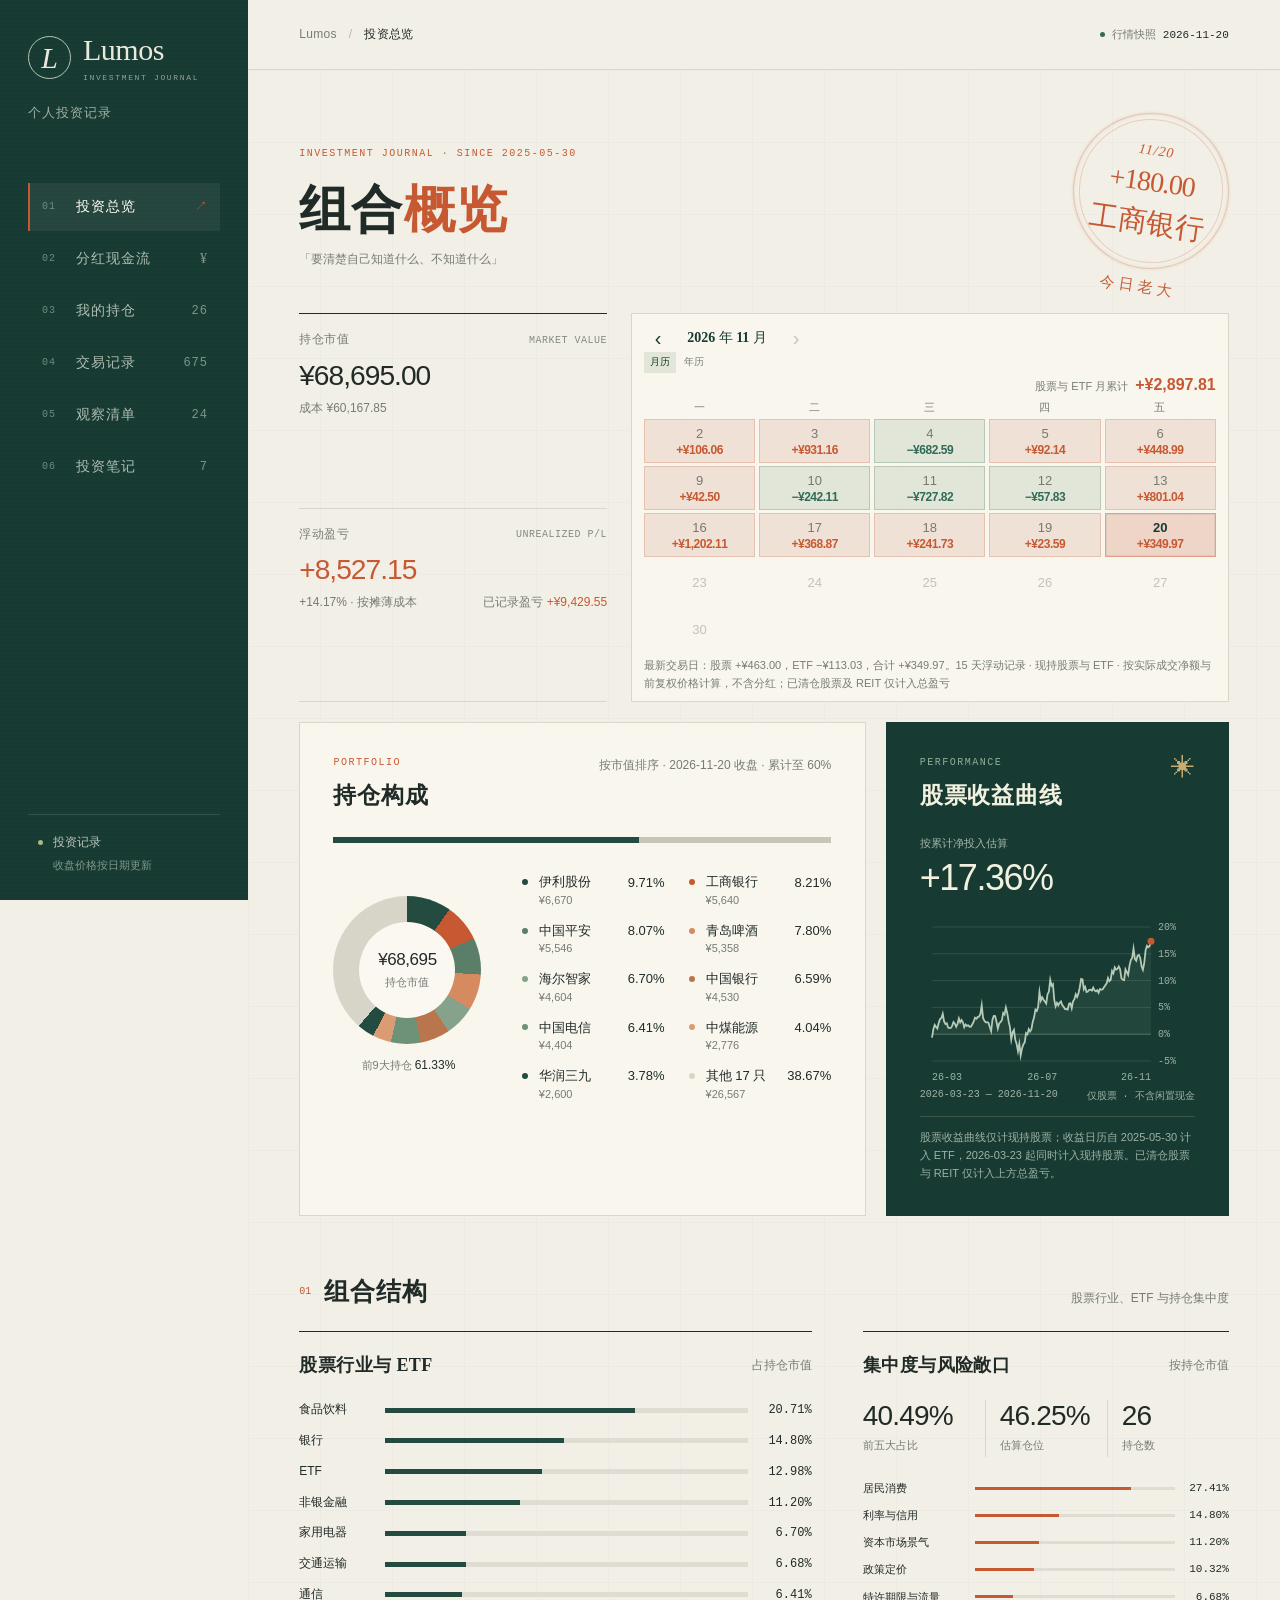
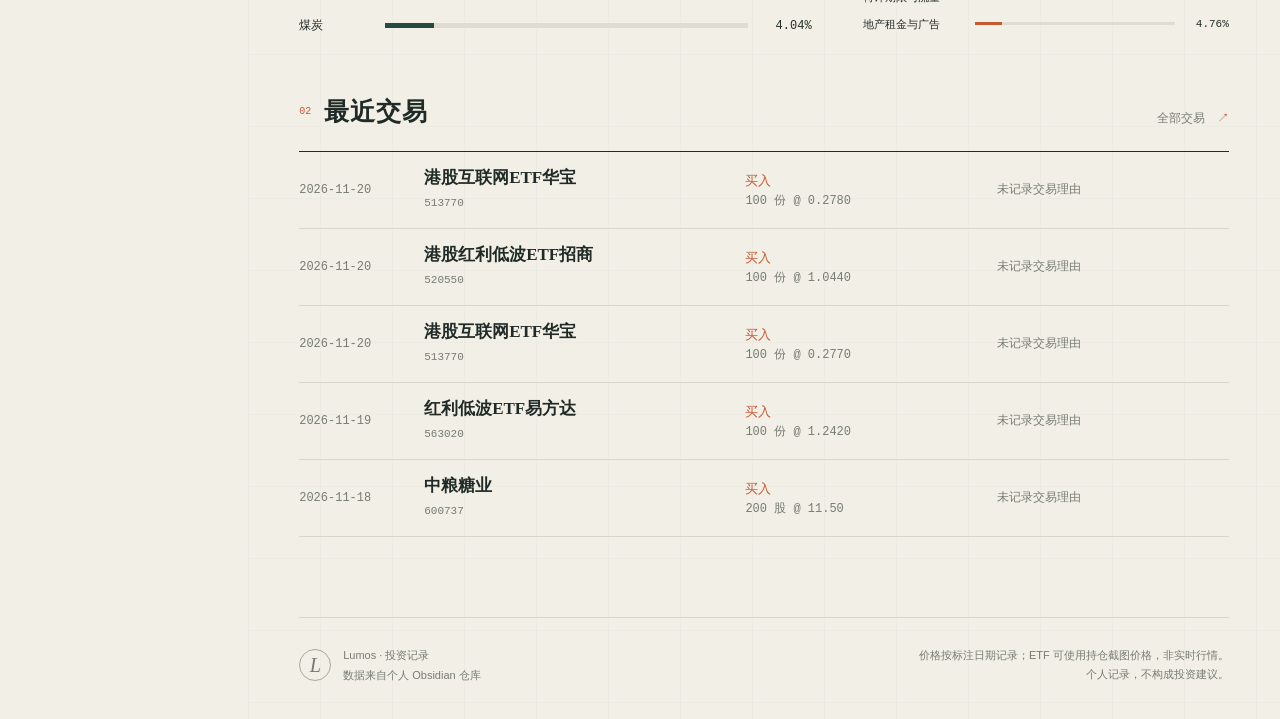
==== index.html @ e3f98bf0 "Update November 20 trades and per-holding daily profit" ====
<!doctype html>
<html lang="zh-CN">
<head>
  <meta charset="utf-8">
  <meta name="viewport" content="width=device-width, initial-scale=1">
  <meta name="theme-color" content="#173a32">
  <link rel="icon" type="image/svg+xml" sizes="any" href="favicon.svg?v=a536a0ef473d">
  <title>Lumos · 投资记录</title>
  <meta name="description" content="Lumos 投资记录：组合、持仓、交易、分红现金流、自选与笔记。">
  <link rel="stylesheet" href="styles.css?v=a20a6aa3e670">
</head>
<body>
  <a class="skip-link" href="#main-content">跳到主要内容</a>

  <aside class="sidebar" id="sidebar" aria-label="主导航">
    <div class="brand-block">
      <a class="brand" href="#overview" aria-label="Lumos 总览">
        <span class="brand-symbol" aria-hidden="true">L</span>
        <span>Lumos<small>INVESTMENT JOURNAL</small></span>
      </a>
      <p>个人投资记录</p>
    </div>

    <nav class="nav-list">
      <a href="#overview" data-route="overview"><span class="nav-index">01</span>投资总览<span class="nav-arrow">↗</span></a>
      <a href="#cashflow" data-route="cashflow"><span class="nav-index">02</span>分红现金流<span class="nav-coin" aria-hidden="true">¥</span></a>
      <a href="#holdings" data-route="holdings"><span class="nav-index">03</span>我的持仓<span class="nav-count" id="nav-holding-count"></span></a>
      <a href="#trades" data-route="trades"><span class="nav-index">04</span>交易记录<span class="nav-count" id="nav-trade-count"></span></a>
      <a href="#watchlist" data-route="watchlist"><span class="nav-index">05</span>观察清单<span class="nav-count" id="nav-watchlist-count"></span></a>
      <a href="#notes" data-route="notes"><span class="nav-index">06</span>投资笔记<span class="nav-count" id="nav-note-count"></span></a>
    </nav>

    <div class="sidebar-foot">
      <span class="status-dot" aria-hidden="true"></span>
      <div>投资记录<small>收盘价格按日期更新</small></div>
    </div>
  </aside>
  <button class="sidebar-backdrop" id="sidebar-backdrop" aria-label="关闭导航" tabindex="-1"></button>

  <div class="workspace">
    <header class="topbar">
      <button class="menu-button" id="menu-button" aria-label="打开导航" aria-controls="sidebar" aria-expanded="false">
        <span></span><span></span>
      </button>
      <div class="breadcrumb"><span>Lumos</span><i>/</i><strong id="current-section">投资总览</strong></div>
      <div class="snapshot"><span class="snapshot-dot"></span>行情快照 <time id="data-date"></time><span id="ledger-date" hidden></span></div>
    </header>

    <main id="main-content" tabindex="-1">
      <noscript><p class="notice">请开启 JavaScript，以查看投资数据。</p></noscript>

      <section class="view" id="view-overview" data-view="overview" aria-labelledby="overview-title">
        <div class="hero">
          <div>
            <p class="eyebrow hero-eyebrow">INVESTMENT JOURNAL · SINCE <span id="first-trade-date"></span></p>
            <h1 id="overview-title">组合<span>概览</span></h1>
            <button class="hero-copy hero-quote" id="hero-quote" type="button" aria-label="切换投资语录" title="点击切换语录"><span id="hero-quote-text">「好公司不一定是好投资，买入价格同样重要」</span><span id="hero-quote-author">—— 霍华德·马克斯（意译）</span></button>
          </div>
          <div class="hero-stamp" id="daily-champion" aria-live="polite">
            <time id="daily-champion-date"></time><small id="daily-champion-pnl">等待行情</small><strong id="daily-champion-name">—</strong><span>今日老大</span>
          </div>
        </div>

        <div class="overview-summary-grid">
          <div class="metric-grid" id="overview-metrics"></div>

          <article class="paper-panel pnl-calendar-panel" aria-label="盈亏日历">
            <div class="pnl-calendar-heading">
              <div class="pnl-calendar-nav" role="group" aria-label="切换月份">
                <button type="button" id="pnl-calendar-prev" aria-label="上个月" aria-controls="pnl-calendar">‹</button>
                <span id="pnl-calendar-month" aria-live="polite" aria-atomic="true"></span>
                <button type="button" id="pnl-calendar-next" aria-label="下个月" aria-controls="pnl-calendar">›</button>
              </div>
              <div class="pnl-calendar-modes" role="group" aria-label="日历视图">
                <button type="button" id="pnl-calendar-month-mode" aria-pressed="true">月历</button>
                <button type="button" id="pnl-calendar-year-mode" aria-pressed="false">年历</button>
              </div>
              <div class="pnl-calendar-total" aria-live="polite" aria-atomic="true"><span id="pnl-calendar-total-label">已记录合计</span><strong id="pnl-calendar-total"></strong></div>
            </div>
    <div id="pnl-calendar" class="pnl-calendar"></div>
            <p class="pnl-calendar-foot" id="pnl-calendar-foot"></p>
          </article>
        </div>

        <div class="dashboard-grid">
          <article class="paper-panel allocation-panel">
            <div class="panel-heading">
              <div><p class="eyebrow">PORTFOLIO</p><h2>持仓构成</h2></div>
              <span class="panel-note" id="allocation-note"></span>
            </div>
            <div class="capital-bar" id="capital-bar"></div>
            <div class="allocation-body">
              <div class="donut-block">
                <div class="donut" id="holding-donut" role="img">
                  <div><strong id="donut-total"></strong><span>持仓市值</span></div>
                </div>
                <p><span id="featured-share-label"></span> <strong id="featured-share"></strong></p>
              </div>
              <ol class="allocation-legend" id="allocation-legend"></ol>
            </div>
          </article>

          <article class="paper-panel return-panel">
            <div class="panel-heading">
              <div><p class="eyebrow">PERFORMANCE</p><h2>股票收益曲线</h2></div>
              <span class="small-sun" aria-hidden="true">✳</span>
            </div>
            <div class="return-summary"><div><span>按累计净投入估算</span><strong id="return-total"></strong></div></div>
            <div class="return-chart-wrap"><canvas id="return-chart" role="img" aria-label="今年按累计净投入估算的股票收益率曲线"></canvas></div>
            <div class="return-chart-foot"><span id="return-range"></span><span>仅股票 · 不含闲置现金</span></div>
            <p class="method-note">股票收益曲线仅计现持股票；收益日历自 2025-05-30 计入 ETF，2026-03-23 起同时计入现持股票。已清仓股票与 REIT 仅计入上方总盈亏。</p>
          </article>
        </div>

        <section class="content-section" aria-labelledby="industry-title">
          <div class="section-heading">
            <div><span class="section-number">01</span><h2 id="industry-title">组合结构</h2></div>
            <p>股票行业、ETF 与持仓集中度</p>
          </div>
          <div class="two-column-section">
            <article class="plain-panel">
              <div class="subheading"><h3>股票行业与 ETF</h3><span>占持仓市值</span></div>
              <div class="industry-list" id="industry-list"></div>
            </article>
            <article class="plain-panel concentration-panel">
              <div class="subheading"><h3>集中度与风险敞口</h3><span>按持仓市值</span></div>
              <div class="coordinates" id="portfolio-coordinates"></div>
                <div class="risk-exposure-scroll" tabindex="0" role="region" aria-label="股票风险敞口及 ETF 类别，可上下滚动查看全部项目">
                <div class="risk-exposure-list" id="risk-exposure-list"></div>
              </div>
            </article>
          </div>
        </section>

        <section class="content-section" aria-labelledby="recent-title">
          <div class="section-heading">
            <div><span class="section-number">02</span><h2 id="recent-title">最近交易</h2></div>
            <a class="text-link" href="#trades">全部交易 <span>↗</span></a>
          </div>
          <div class="recent-ledger" id="recent-trades"></div>
        </section>
      </section>

      <section class="view" id="view-holdings" data-view="holdings" aria-labelledby="holdings-title" hidden>
        <div class="page-heading">
          <div><p class="eyebrow">HOLDINGS</p><h1 id="holdings-title">当前持仓</h1></div>
          <p>按名称、代码或行业查找。<br>2023—2025 年股息率按当前持仓成本计算；点击查看明细。</p>
        </div>
        <div class="holding-daily-pnl" id="holding-daily-pnl" aria-label="最新交易日盈亏"></div>
        <div class="toolbar">
          <label class="search-box"><span aria-hidden="true">⌕</span><input id="holding-search" type="search" placeholder="搜索名称或代码" aria-label="搜索持仓"></label>
          <label class="select-box"><span>行业</span><select id="industry-filter" aria-label="按行业筛选"><option value="all">全部行业</option></select></label>
          <label class="select-box"><span>排序</span><select id="holding-sort" aria-label="持仓排序"><option value="market">按持仓金额</option><option value="pnlPct">按盈亏比例</option><option value="shares">按持仓数量</option></select></label>
        </div>
        <div class="result-line"><span id="holding-result-count"></span><span>单位：人民币</span></div>
        <div class="holdings-table-wrap">
          <div class="holdings-list" id="holdings-list"></div>
        </div>
      </section>

      <section class="view" id="view-trades" data-view="trades" aria-labelledby="trades-title" hidden>
        <div class="page-heading">
          <div><p class="eyebrow">DECISION LEDGER</p><h1 id="trades-title">交易记录</h1></div>
          <p>共 <span id="trade-total-heading"></span> 笔成交，按日期倒序排列。<br>金额为成交额，费用单独列示。</p>
        </div>
        <div class="toolbar trade-toolbar">
          <div class="segmented-control" id="trade-filters" aria-label="交易方向筛选">
            <button class="active" data-side="全部" aria-pressed="true">全部</button>
            <button data-side="买入" aria-pressed="false">买入</button>
            <button data-side="卖出" aria-pressed="false">卖出</button>
          </div>
          <label class="search-box"><span aria-hidden="true">⌕</span><input id="trade-search" type="search" placeholder="搜索名称、代码或原因" aria-label="搜索交易"></label>
        </div>
        <div class="result-line"><span id="trade-result-count"></span><span>金额为成交额，费用另列</span></div>
        <div class="trade-ledger">
          <div class="trade-table-head" aria-hidden="true"><span>日期</span><span>公司</span><span>方向</span><span>股数</span><span>成交价</span><span>金额 / 费用</span><span>交易原因</span></div>
          <div id="trades-list"></div>
        </div>
      </section>

      <section class="view" id="view-cashflow" data-view="cashflow" aria-labelledby="cashflow-title" hidden>
        <div class="page-heading">
          <div><p class="eyebrow">DIVIDENDS & CASH FLOW</p><h1 id="cashflow-title">分红现金流</h1></div>
          <p>分红到账、补扣红利税与已公布方案。<br>税前参考、实际入账和待到账分开计算。</p>
        </div>

        <div class="cashflow-summary" aria-label="分红概览">
          <article class="cashflow-figure cashflow-figure-primary">
            <span>当前持仓预计年分红 · 税前</span><strong id="cashflow-annual-total"></strong>
            <div class="cashflow-figure-foot"><small id="cashflow-annual-yield"></small><small id="cashflow-annual-basis"></small></div>
          </article>
          <article class="cashflow-figure"><span>当前持仓累计到账</span><strong id="cashflow-received-gross"></strong><small>毛额</small></article>
          <article class="cashflow-figure"><span>已确认红利税</span><strong id="cashflow-tax-total"></strong><small>按实际扣款记录</small></article>
          <article class="cashflow-figure"><span>当前持仓净实收</span><strong id="cashflow-net-total"></strong><small>到账毛额 − 已确认税款</small></article>
        </div>
        <p class="cashflow-method" id="cashflow-method"></p>

        <section class="cashflow-section" aria-labelledby="cashflow-announced-title">
          <div class="section-heading"><div><span class="section-number">01</span><h2 id="cashflow-announced-title">已公布 · 待到账</h2></div><p id="cashflow-announced-caption"></p></div>
          <div class="cashflow-announced-grid" id="cashflow-announced-list"></div>
        </section>

        <section class="cashflow-section" aria-labelledby="cashflow-annual-title">
          <div class="section-heading"><div><span class="section-number">02</span><h2 id="cashflow-annual-title">年分红参考构成</h2></div><p>按当前股数／份额计算</p></div>
          <div class="cashflow-annual-groups" id="cashflow-annual-list"></div>
        </section>

        <section class="cashflow-section" aria-labelledby="cashflow-received-title">
          <div class="section-heading"><div><span class="section-number">03</span><h2 id="cashflow-received-title">到账与扣税</h2></div><p id="cashflow-received-caption"></p></div>
          <div class="cashflow-ledger-head" aria-hidden="true"><span>到账日期</span><span>标的 / 批次</span><span>分红毛额</span><span>红利税</span><span>净实收</span></div>
          <div id="cashflow-received-list"></div>
        </section>

        <section class="cashflow-section" aria-labelledby="cashflow-closed-title">
          <div class="section-heading"><div><span class="section-number">04</span><h2 id="cashflow-closed-title">已清仓期间的分红</h2></div><p>与当前持仓净实收分列</p></div>
          <p class="cashflow-closed-note" id="cashflow-closed-note"></p>
          <div class="cashflow-ledger-head" aria-hidden="true"><span>到账日期</span><span>标的 / 批次</span><span>分红毛额</span><span>红利税</span><span>净额</span></div>
          <div id="cashflow-closed-list"></div>
        </section>
      </section>

      <section class="view" id="view-watchlist" data-view="watchlist" aria-labelledby="watchlist-title" hidden>
        <div class="page-heading">
          <div><p class="eyebrow">WAIT & WATCH</p><h1 id="watchlist-title">观察清单</h1></div>
          <p>关注标的的收盘价、纳入原因与买入资格。<br>2023—2025 年股息率按所示价格计算；列入清单不代表计划买入。</p>
        </div>
        <div class="watchlist-grid" id="watchlist-grid"></div>
      </section>

      <section class="view" id="view-notes" data-view="notes" aria-labelledby="notes-title" hidden>
        <div class="page-heading">
          <div><p class="eyebrow">FIELD NOTES</p><h1 id="notes-title">投资笔记</h1></div>
          <p>公司研究、组合复盘与投资规则。</p>
        </div>
        <div id="notes-list"></div>
        <article class="note-reader" id="note-reader" hidden></article>
      </section>

      <footer class="site-footer">
        <div><span class="footer-mark">L</span><p>Lumos · 投资记录<small>数据来自个人 Obsidian 仓库</small></p></div>
        <p>价格按标注日期记录；ETF 可使用持仓截图价格，非实时行情。<br>个人记录，不构成投资建议。</p>
      </footer>
    </main>
  </div>

  <dialog class="holding-dialog" id="holding-dialog" aria-labelledby="dialog-title">
    <button class="dialog-close" id="dialog-close" aria-label="关闭持仓详情">×</button>
    <div id="dialog-content"></div>
  </dialog>

  <script src="data.js?v=507edd136ed5"></script>
  <script src="performance-data.js?v=d08379b6ffd6"></script>
  <script src="notes-data.js?v=65dea4dec8e7"></script>
  <script src="app.js?v=c1ebc9cd7da8"></script>
</body>
</html>
---- styles.css ----
:root {
  --forest: #173a32;
  --forest-light: #244b40;
  --paper: #f2efe6;
  --paper-light: #faf8f1;
  --ink: #202b27;
  --muted: #767c73;
  --line: #d9d7cb;
  --orange: #c75932;
  --orange-soft: #e9d7c8;
  --green: #316b57;
  --serif: "Songti SC", "STSong", "Noto Serif CJK SC", serif;
  --sans: "Avenir Next", "PingFang SC", "Hiragino Sans GB", sans-serif;
  --mono: "SFMono-Regular", "Menlo", monospace;
  --numeric: "Avenir Next", "Helvetica Neue", "PingFang SC", sans-serif;
}

* { box-sizing: border-box; }
html { scroll-behavior: smooth; }
body {
  margin: 0;
  color: var(--ink);
  background: var(--paper);
  font-family: var(--sans);
  font-size: 15px;
  line-height: 1.65;
  -webkit-font-smoothing: antialiased;
  font-synthesis: none;
}
strong, h1, h2, h3 { font-synthesis: weight; }
.metric-value, .coordinate strong, .cell-value, .number, time, code {
  font-variant-numeric: tabular-nums lining-nums;
}
button, input, select { font: inherit; }
button, a, input, select { -webkit-tap-highlight-color: transparent; }
a { color: inherit; }
button { color: inherit; }
[hidden] { display: none !important; }
::selection { color: var(--paper-light); background: var(--forest-light); }
:focus-visible { outline: 2px solid var(--orange); outline-offset: 4px; }

.skip-link {
  position: fixed;
  top: 12px;
  left: 12px;
  z-index: 100;
  padding: 8px 14px;
  color: white;
  background: var(--orange);
  transform: translateY(-150%);
}
.skip-link:focus { transform: translateY(0); }

.sidebar {
  position: fixed;
  inset: 0 auto 0 0;
  z-index: 30;
  display: flex;
  flex-direction: column;
  width: 248px;
  padding: 34px 28px 26px;
  color: #e9e9dc;
  background-color: var(--forest);
  background-image: repeating-linear-gradient(0deg, transparent, transparent 3px, rgba(255,255,255,.012) 3px, rgba(255,255,255,.012) 4px);
}
.brand { display: flex; align-items: center; gap: 12px; text-decoration: none; }
.brand-symbol {
  display: grid;
  width: 43px;
  height: 43px;
  place-items: center;
  border: 1px solid #b8c6b7;
  border-radius: 50%;
  font: italic 30px/1 Georgia, serif;
}
.brand > span:last-child { font: 30px/1.05 Georgia, serif; letter-spacing: -.5px; }
.brand small { display: block; margin-top: 8px; font: 8px/1 var(--mono); letter-spacing: 1.65px; opacity: .6; }
.brand-block > p { margin: 20px 0 0; color: #9fafa3; font-size: 13px; letter-spacing: 1px; }

.nav-list { display: grid; gap: 4px; margin-top: 60px; }
.nav-list a {
  display: flex;
  align-items: center;
  min-height: 48px;
  padding: 0 12px;
  color: #aebdb2;
  border-left: 2px solid transparent;
  text-decoration: none;
  font-size: 14px;
  letter-spacing: 1px;
  transition: color .2s, background .2s, border-color .2s;
}
.nav-list a:hover { color: #fffdf1; background: rgba(255,255,255,.035); }
.nav-list a[aria-current="page"] { color: #fffdf1; border-left-color: var(--orange); background: rgba(255,255,255,.06); }
.nav-index { width: 34px; color: #6f8b7c; font: 10px var(--mono); }
.nav-arrow, .nav-count { margin-left: auto; color: #81968a; font: 12px var(--mono); }
.nav-list a[aria-current="page"] .nav-arrow { color: var(--orange); }
.nav-coin {
  margin-left: auto;
  color: #81968a;
  font: 14px/1 Georgia, serif;
}
.nav-list a[aria-current="page"] .nav-coin { color: var(--orange); }

.sidebar-foot { margin-top: auto; }
.eyebrow { margin: 0 0 9px; color: var(--orange); font: 10px/1.4 var(--mono); letter-spacing: 1.5px; }
.sidebar-foot { display: flex; align-items: flex-start; gap: 10px; padding: 18px 10px 0; border-top: 1px solid rgba(220,230,215,.14); color: #bac6bb; font-size: 12px; }
.sidebar-foot small { display: block; margin-top: 3px; color: #7f998a; font-size: 11px; }
.status-dot, .snapshot-dot { flex: 0 0 auto; width: 5px; height: 5px; margin-top: 7px; border-radius: 50%; background: #a6ba83; }
.sidebar-backdrop { display: none; }

.workspace { min-height: 100vh; margin-left: 248px; }
.topbar {
  display: flex;
  align-items: center;
  justify-content: space-between;
  height: 70px;
  padding: 0 clamp(28px, 4vw, 64px);
  border-bottom: 1px solid var(--line);
  background: rgba(242,239,230,.92);
}
.breadcrumb { display: flex; align-items: center; gap: 12px; font-size: 12px; letter-spacing: .3px; }
.breadcrumb span { color: var(--muted); }
.breadcrumb i { color: #b6b8ad; font-style: normal; }
.breadcrumb strong { font-weight: 500; }
.snapshot { display: flex; align-items: center; gap: 7px; color: var(--muted); font: 11px var(--mono); }
.snapshot-dot { margin: 0; background: var(--green); }
.snapshot time { color: var(--ink); }
.menu-button { display: none; }

main {
  min-height: calc(100vh - 70px);
  padding: 0 clamp(28px, 4vw, 64px);
  overflow: hidden;
  background-image:
    linear-gradient(rgba(23,58,50,.025) 1px, transparent 1px),
    linear-gradient(90deg, rgba(23,58,50,.025) 1px, transparent 1px);
  background-size: 72px 72px;
}
.view { max-width: 1320px; margin: 0 auto; padding-top: clamp(44px, 6vw, 82px); animation: enter .5s ease both; }
@keyframes enter { from { opacity: 0; transform: translateY(10px); } to { opacity: 1; transform: none; } }

.hero { display: flex; align-items: center; justify-content: space-between; gap: 24px; margin-bottom: 44px; }
.hero-eyebrow { margin-bottom: 18px; }
.hero h1, .page-heading h1 {
  margin: 0;
  font: 600 clamp(42px, 4vw, 58px)/1.22 var(--serif);
  letter-spacing: .025em;
}
.hero h1 span { position: relative; color: var(--orange); }
.hero-copy { margin: 18px 0 0; color: var(--muted); font-size: 14px; line-height: 1.8; }
.hero-quote { display: block; min-height: 20px; margin-top: 8px; padding: 0; border: 0; background: transparent; text-align: left; cursor: pointer; font-size: 12px; line-height: 1.6; transition: opacity .25s ease; }
.hero-quote.is-changing { opacity: 0; }
#hero-quote-author { margin-left: 6px; color: var(--muted); font-size: 11px; }
.hero-stamp {
  position: relative;
  align-self: flex-start;
  display: flex;
  flex: 0 0 156px;
  flex-direction: column;
  align-items: center;
  justify-content: center;
  width: 156px;
  height: 156px;
  color: var(--orange);
  border: 1px solid rgba(199, 89, 50, .28);
  border-radius: 50%;
  outline: 1px solid rgba(199, 89, 50, .22);
  outline-offset: -7px;
  box-shadow: 0 0 3px rgba(199, 89, 50, .18), inset 0 0 3px rgba(199, 89, 50, .12);
  transform: rotate(8deg);
  margin-top: -34px;
}
.hero-stamp span { position: absolute; bottom: -29px; left: 50%; transform: translateX(-50%); font: 15px "Kaiti SC", "STKaiti", "KaiTi", serif; letter-spacing: 4px; white-space: nowrap; }
.hero-stamp time { margin-bottom: 5px; font: italic 14px/1.2 "Bradley Hand", "Snell Roundhand", cursive; letter-spacing: 1px; }
.hero-stamp strong { z-index: 1; width: max-content; max-width: none; margin: 4px -18px 0; font: 500 29px/1.2 "Kaiti SC", "STKaiti", "KaiTi", serif; text-align: center; white-space: nowrap; }
.hero-stamp small { z-index: 1; width: max-content; max-width: none; margin: 0 -18px; text-align: center; font: 28px/1.3 "Bradley Hand", "Snell Roundhand", "Kaiti SC", cursive; letter-spacing: -1px; white-space: nowrap; }
.hero-stamp.negative { color: var(--green); border-color: rgba(49, 107, 87, .28); outline-color: rgba(49, 107, 87, .22); box-shadow: 0 0 3px rgba(49, 107, 87, .18), inset 0 0 3px rgba(49, 107, 87, .12); }
.metric-champion { display: none; }

.overview-summary-grid { display: grid; grid-template-columns: minmax(270px, .85fr) minmax(0, 1.65fr); gap: 24px; margin-bottom: 20px; }
.metric-grid { display: grid; grid-template-columns: 1fr; grid-template-rows: repeat(2, minmax(0, 1fr)); margin: 0; border-top: 1px solid var(--ink); border-bottom: 1px solid var(--line); }
.metric { position: relative; display: flex; flex-direction: column; justify-content: flex-start; min-width: 0; padding: 16px 0; }
.metric + .metric { border-top: 1px solid var(--line); }
.metric-label { display: flex; align-items: center; justify-content: space-between; color: var(--muted); font-size: 12px; letter-spacing: .5px; }
.metric-label span { color: #858b80; font: 10px var(--mono); }
.metric-value { margin-top: 7px; font: 500 clamp(25px, 2.2vw, 31px)/1.35 var(--numeric); letter-spacing: -.035em; }
.metric-value small { margin-left: 3px; font-size: 13px; letter-spacing: 0; }
.metric-foot { margin-top: 4px; color: var(--muted); font-size: 12px; }
.metric-foot-row { display: flex; align-items: baseline; justify-content: space-between; gap: 8px; margin-top: 4px; white-space: nowrap; }
.metric-foot-row .metric-foot { margin-top: 0; }
.metric-total { color: var(--muted); font-size: 12px; }
.metric-total strong { font-weight: 500; }
.positive { color: var(--orange) !important; }
.negative { color: var(--green) !important; }

.paper-panel.pnl-calendar-panel { min-width: 0; display: flex; flex-direction: column; padding: 10px 12px 8px; container-type: inline-size; }
.pnl-calendar-nav { display: flex; align-items: center; gap: 4px; color: var(--muted); font-size: 11px; white-space: nowrap; }
.pnl-calendar-nav > span { min-width: 102px; text-align: center; font: 600 14px/1 var(--serif); color: var(--forest); font-variant-numeric: tabular-nums; }
.pnl-calendar-nav button { display: grid; place-items: center; width: 28px; height: 28px; padding: 0; border: 1px solid transparent; background: transparent; color: var(--forest); font: 20px/1 var(--numeric); cursor: pointer; }
.pnl-calendar-nav button:hover:not(:disabled) { border-color: var(--line); background: #e8ecdf; }
.pnl-calendar-nav button:focus-visible { outline: 2px solid var(--forest); outline-offset: 1px; }
.pnl-calendar-nav button:disabled { opacity: .25; cursor: default; }
.pnl-calendar-total { text-align: right; white-space: nowrap; }
.pnl-calendar-total span { display: inline; color: var(--muted); font-size: 11px; }
.pnl-calendar-total strong { display: inline; margin-left: 7px; font: 600 16px/1 var(--numeric); font-variant-numeric: tabular-nums; }
.pnl-calendar-modes { display: flex; gap: 2px; }
.pnl-calendar-modes button { padding: 2px 6px; border: 0; background: transparent; color: var(--muted); font-size: 10px; cursor: pointer; }
.pnl-calendar-modes button[aria-pressed="true"] { color: var(--forest); background: #e2e6d9; }
.pnl-year-calendar { display: grid; grid-template-columns: repeat(3, minmax(0, 1fr)); gap: 7px; }
.pnl-year-month { display: flex; min-width: 0; min-height: 56px; flex-direction: column; align-items: flex-start; justify-content: center; gap: 5px; padding: 8px 10px; border: 1px solid var(--line); background: transparent; color: var(--muted); text-align: left; cursor: pointer; }
.pnl-year-month span { font-size: 11px; }
.pnl-year-month strong { font: 600 13px/1.2 var(--numeric); white-space: nowrap; }
.pnl-year-month.positive { border-color: rgba(199,89,50,.24); background: #f0e1d6; }
.pnl-year-month.negative { border-color: rgba(49,107,87,.24); background: #e2e6d9; }
.pnl-year-month:disabled { opacity: .4; cursor: default; }
.pnl-calendar { display: grid; grid-template-columns: repeat(5, minmax(0, 1fr)); grid-template-rows: 19px; grid-auto-rows: 44px; gap: 3px 4px; }
.pnl-calendar > div { display: flex; align-items: center; justify-content: center; min-width: 0; padding: 0; border: 0; background: transparent; }
.pnl-calendar > .calendar-weekday { color: var(--muted); font-size: 11px; letter-spacing: .08em; }
.pnl-calendar > [role="gridcell"]:has(span) { flex-direction: column; justify-content: center; gap: 4px; padding: 4px 2px; overflow: hidden; border: 1px solid rgba(46,74,47,.18); background: rgba(232,236,223,.82); }
.pnl-calendar > [role="gridcell"]:has(.positive) { border-color: rgba(199,89,50,.24); background: #f0e1d6; }
.pnl-calendar > [role="gridcell"]:has(.negative) { border-color: rgba(49,107,87,.24); background: #e2e6d9; }
.pnl-calendar time { color: #77796f; font: 500 13px/1 var(--numeric); font-variant-numeric: tabular-nums; }
.pnl-calendar span { font: 600 clamp(9px, 2.1cqi, 13px)/1 var(--numeric); font-variant-numeric: tabular-nums; letter-spacing: -.04em; white-space: nowrap; }
.pnl-calendar .calendar-empty { background: transparent; }
.pnl-calendar .calendar-future { opacity: .42; }
.pnl-calendar .calendar-future time { color: var(--muted); font-weight: 400; }
.pnl-calendar .calendar-latest { box-shadow: inset 0 0 0 1px rgba(46,74,47,.08); }
.pnl-calendar .calendar-latest:has(.positive) { border-color: rgba(199,89,50,.42); background: #eed5c8; }
.pnl-calendar .calendar-latest:has(.negative) { border-color: rgba(49,107,87,.42); background: #d9e1d4; }
.pnl-calendar .calendar-latest time { color: var(--forest); font-weight: 700; }
.pnl-calendar-foot { margin: 5px 0 0; color: var(--muted); font-size: 11px; }

.dashboard-grid { display: grid; grid-template-columns: minmax(0, 1.65fr) minmax(260px, 1fr); gap: 20px; }
.paper-panel { padding: clamp(22px, 2.6vw, 34px); border: 1px solid var(--line); background: rgba(250,248,241,.8); }
.panel-heading, .subheading { display: flex; align-items: flex-start; justify-content: space-between; gap: 12px; }
.panel-heading h2 { margin: 0; font: 600 23px/1.45 var(--serif); letter-spacing: .035em; }
.panel-note, .subheading span { color: var(--muted); font-size: 12px; }
.capital-bar { display: flex; height: 6px; margin: 25px 0 28px; overflow: hidden; background: #e0ded3; }
.capital-bar .invested { background: var(--forest-light); }
.capital-bar .cash { background: #c6c5b6; }
.allocation-body { display: grid; grid-template-columns: 150px 1fr; align-items: center; gap: clamp(22px, 3vw, 44px); }
.donut { display: grid; width: 148px; height: 148px; place-items: center; border-radius: 50%; }
.donut > div { display: flex; flex-direction: column; align-items: center; justify-content: center; width: 96px; height: 96px; border-radius: 50%; background: var(--paper-light); }
.donut strong { font: 500 17px var(--numeric); font-variant-numeric: tabular-nums; letter-spacing: -.025em; }
.donut span { margin-top: 3px; color: var(--muted); font-size: 11px; }
.donut-block { text-align: center; }
.donut-block > p { margin: 12px 0 0; color: var(--muted); font-size: 11px; }
.donut-block > p strong { color: var(--ink); font: 500 12px var(--numeric); font-variant-numeric: tabular-nums; }
.allocation-legend { display: grid; grid-template-columns: repeat(2, minmax(0, 1fr)); gap: 14px 24px; margin: 0; padding: 0; list-style: none; }
.allocation-legend li { display: grid; grid-template-columns: 8px 1fr auto; align-items: center; gap: 9px; font-size: 13px; }
.allocation-legend i { width: 6px; height: 6px; border-radius: 50%; }
.allocation-legend strong { font: 500 13px var(--numeric); font-variant-numeric: tabular-nums; }
.allocation-legend small { grid-column: 2 / -1; margin-top: -8px; color: var(--muted); font: 11px var(--numeric); font-variant-numeric: tabular-nums; }

.return-panel { position: relative; overflow: hidden; background: var(--forest); color: #f2f0df; border-color: var(--forest); }
.return-panel .eyebrow { color: #94ae9b; }
.return-panel .panel-note { color: #94ae9b; }
.small-sun { color: #c6ab71; font-size: 24px; line-height: 1; }
.return-summary { display: flex; align-items: flex-end; justify-content: space-between; gap: 20px; margin-top: 22px; }
.return-summary span { display: block; color: #a4b6a8; font-size: 11px; }
.return-summary strong { display: block; margin-top: 4px; color: #f2f0df; font: 400 36px var(--numeric); font-variant-numeric: tabular-nums; letter-spacing: -1.5px; }
.return-chart-wrap { width: 100%; margin-top: 10px; }
#return-chart { display: block; width: 100%; }
.return-chart-foot { display: flex; justify-content: space-between; gap: 10px; color: #9fb3a5; font: 10px var(--mono); }
.method-note { margin: 13px 0 0; padding-top: 11px; border-top: 1px solid #3c584b; color: #9fb3a5; font-size: 11px; }

.content-section { margin-top: 58px; }
.section-heading { display: flex; align-items: flex-end; justify-content: space-between; gap: 18px; margin-bottom: 22px; }
.section-heading > div { display: flex; align-items: center; gap: 13px; }
.section-number { color: var(--orange); font: 10px var(--mono); }
.section-heading h2 { margin: 0; font: 600 25px/1.4 var(--serif); letter-spacing: .04em; }
.section-heading > p { margin: 0; color: var(--muted); font-size: 12px; }
.text-link { color: var(--muted); font-size: 12px; text-decoration: none; }
.text-link:hover { color: var(--orange); }
.text-link span { margin-left: 8px; color: var(--orange); }
.two-column-section { display: grid; grid-template-columns: 1.4fr 1fr; align-items: start; gap: clamp(28px, 4vw, 64px); }
.plain-panel { padding-top: 20px; border-top: 1px solid var(--ink); }
.subheading { align-items: center; margin-bottom: 21px; }
.subheading h3 { margin: 0; font: 600 18px/1.5 var(--serif); letter-spacing: .025em; }
.industry-list { display: grid; gap: 11px; }
.industry-row { display: grid; grid-template-columns: 72px 1fr 50px; align-items: center; gap: 14px; font-size: 12px; }
.industry-track { height: 5px; background: #dfddd1; }
.industry-track span { display: block; height: 100%; background: var(--forest-light); transform-origin: left; animation: grow .7s ease both; }
@keyframes grow { from { transform: scaleX(0); } }
.industry-row strong { text-align: right; font: 12px var(--mono); }
.coordinates { display: grid; grid-template-columns: repeat(3, 1fr); }
.coordinate { padding-right: 10px; }
.coordinate + .coordinate { padding-left: 14px; border-left: 1px solid var(--line); }
.coordinate strong { display: block; font: 500 clamp(20px, 2.3vw, 28px) var(--numeric); letter-spacing: -.03em; }
.coordinate span { color: var(--muted); font-size: 11px; }
.concentration-panel blockquote { margin: 25px 0 3px; color: #73796f; font: 13px/1.9 var(--sans); }
.risk-exposure-list { display: grid; gap: 9px; margin-top: 22px; }
.risk-exposure-scroll { scrollbar-width: thin; scrollbar-color: #b8b9ad transparent; }
.risk-exposure-scroll:focus-visible { outline: 2px solid var(--orange); outline-offset: 5px; }
@media (min-width: 621px) {
  .concentration-panel { display: flex; height: 100%; max-height: var(--industry-panel-height, none); flex-direction: column; }
  .risk-exposure-scroll { min-height: 40px; margin-right: -9px; padding-right: 9px; overflow-y: auto; overscroll-behavior: contain; }
}
.risk-row { display: grid; grid-template-columns: 102px 1fr 44px; align-items: center; gap: 10px; font-size: 11px; }
.risk-row strong { text-align: right; font: 11px var(--mono); }
.risk-track { height: 3px; background: #dfddd1; }
.risk-track i { display: block; height: 100%; background: var(--orange); }
.recent-ledger { border-top: 1px solid var(--ink); }
.recent-item { display: grid; grid-template-columns: 105px 1.3fr 1fr 1fr; align-items: center; gap: 20px; min-height: 77px; padding: 14px 0; border-bottom: 1px solid var(--line); }
.recent-date { color: var(--muted); font: 12px var(--mono); }
.recent-company strong { display: block; font: 600 17px var(--serif); }
.recent-company small { color: var(--muted); font: 11px var(--mono); }
.recent-side { font-size: 13px; }
.recent-side small { display: block; color: var(--muted); font: 12px var(--mono); }
.recent-reason { color: var(--muted); font-size: 12px; }

.page-heading { display: flex; align-items: flex-end; justify-content: space-between; gap: 24px; margin-bottom: 36px; }
.page-heading h1 { font-size: clamp(36px, 4vw, 50px); }
.page-heading > p { margin: 0 0 5px; color: var(--muted); font-size: 13px; line-height: 1.8; }
.toolbar { display: flex; align-items: center; gap: 12px; padding: 15px 0; border-top: 1px solid var(--ink); border-bottom: 1px solid var(--line); }
.search-box { display: flex; align-items: center; gap: 8px; min-width: 210px; padding: 8px 12px; background: var(--paper-light); border: 1px solid var(--line); }
.search-box > span { color: var(--muted); font-size: 20px; line-height: 1; }
.search-box input { width: 100%; min-width: 0; padding: 0; color: var(--ink); background: transparent; border: 0; outline: none; font-size: 13px; }
.search-box:focus-within { border-color: var(--forest-light); }
.select-box { display: flex; align-items: center; gap: 7px; padding: 0 10px; background: var(--paper-light); border: 1px solid var(--line); }
.select-box > span { color: var(--muted); font-size: 12px; }
.select-box select { height: 37px; padding: 0 20px 0 0; color: var(--ink); background: transparent; border: 0; outline: none; font-size: 13px; }
.result-line { display: flex; justify-content: space-between; margin: 16px 0 12px; color: var(--muted); font-size: 11px; }
.holding-group + .holding-group { margin-top: 42px; }
.holding-daily-pnl { margin-bottom: 24px; padding: 20px; background: var(--paper-light); border: 1px solid var(--line); }
.holding-daily-heading { display: flex; flex-wrap: wrap; align-items: baseline; justify-content: space-between; gap: 8px; }
.holding-daily-heading h2 { margin: 0; font: 600 20px var(--serif); }
.holding-daily-heading time { color: var(--muted); font: 14px var(--mono); }
.holding-daily-values { display: grid; grid-template-columns: repeat(3, minmax(0, 1fr)); gap: 16px; margin: 20px 0 16px; }
.holding-daily-values span { display: block; margin-bottom: 8px; color: var(--muted); font-size: 14px; }
.holding-daily-values strong { font: 600 clamp(18px, 2.8vw, 30px) var(--numeric); overflow-wrap: anywhere; }
.holding-daily-pnl p { margin: 0; color: var(--muted); font-size: 13px; line-height: 1.7; }
@media (max-width: 420px) {
  .holding-daily-values { grid-template-columns: repeat(2, minmax(0, 1fr)); }
  .holding-daily-values > div:first-child { grid-column: 1 / -1; }
}
.holding-group-heading { display: flex; align-items: baseline; justify-content: space-between; gap: 16px; margin-bottom: 16px; padding-bottom: 12px; border-bottom: 1px solid var(--ink); }
.holding-group-heading h2 { margin: 0; font: 600 25px var(--serif); }
.holding-group-heading span { color: var(--muted); font: 12px var(--mono); }

.holdings-table-head, .holding-row { display: grid; grid-template-columns: minmax(170px, 1.45fr) .6fr 1fr .9fr 1fr 1fr 22px; align-items: center; gap: 16px; }
.holdings-table-head { padding: 0 18px 10px; color: var(--muted); font-size: 11px; }
.holding-row { width: 100%; min-height: 88px; padding: 17px 18px; text-align: left; background: rgba(250,248,241,.66); border: 0; border-top: 1px solid var(--line); cursor: pointer; animation: enter .4s ease both; animation-delay: calc(var(--i, 0) * 25ms); transition: background .2s, transform .2s; }
.holding-row:last-child { border-bottom: 1px solid var(--line); }
.holding-row:hover { position: relative; z-index: 1; background: var(--paper-light); transform: translateX(3px); }
.holding-name { display: flex; align-items: center; gap: 12px; }
.holding-monogram { display: grid; flex: 0 0 35px; width: 35px; height: 35px; place-items: center; color: var(--forest); background: #e2e4d7; font: 600 16px var(--serif); }
.holding-name strong { display: block; font: 600 18px var(--serif); }
.holding-name small { color: var(--muted); font: 11px var(--mono); }
.yield-history { display: flex; flex-wrap: wrap; gap: 8px 18px; margin: 12px 0; font: 13px var(--numeric); }
.yield-history > span { white-space: nowrap; }
.yield-history b { margin-right: 3px; color: var(--muted); font: 11px var(--mono); }
.yield-history small { display: block; margin-top: 3px; color: var(--muted); font-size: 11px; }
.yield-compact { gap: 3px 7px; margin: 6px 0 0; color: var(--forest); font-size: 11px; }
.yield-compact b { font-size: 10px; }
.yield-detail { padding: 0 0 20px; border-bottom: 1px solid var(--line); }
.yield-detail h3 { margin: 0 0 12px; }
.yield-detail p { color: var(--muted); font-size: 12px; line-height: 1.6; }
.yield-detail a { color: var(--orange); font-size: 12px; }
.cell-label { display: none; }
.cell-value { display: block; font: 500 14px var(--numeric); letter-spacing: -.01em; }
.cell-sub { display: block; margin-top: 3px; color: var(--muted); font-size: 11px; }
.holding-arrow { color: var(--orange); font-size: 16px; opacity: 0; transform: translate(-4px, 4px); transition: opacity .2s, transform .2s; }
.holding-row:hover .holding-arrow { opacity: 1; transform: none; }
.empty-state { padding: 70px 20px; text-align: center; color: var(--muted); border-top: 1px solid var(--line); border-bottom: 1px solid var(--line); }
.empty-state strong { display: block; margin-bottom: 8px; color: var(--ink); font: 22px var(--serif); }
.empty-state p { margin: 0; font-size: 13px; }

.trade-toolbar { justify-content: space-between; }
.segmented-control { display: flex; gap: 3px; }
.segmented-control button { padding: 7px 20px; color: var(--muted); background: transparent; border: 1px solid transparent; cursor: pointer; font-size: 13px; }
.segmented-control button:hover { color: var(--ink); }
.segmented-control button.active { color: var(--paper-light); background: var(--forest); }
.trade-table-head, .trade-row { display: grid; grid-template-columns: .9fr 1.2fr .5fr .5fr .7fr .9fr minmax(180px, 2fr); align-items: center; gap: 12px; }
.trade-table-head { padding: 0 16px 10px; color: var(--muted); font-size: 11px; }
.trade-row { min-height: 65px; padding: 12px 16px; border-top: 1px solid var(--line); background: rgba(250,248,241,.5); }
.trade-row:last-child { border-bottom: 1px solid var(--line); }
.trade-row time { color: var(--muted); font: 12px var(--mono); }
.trade-row .company { font: 600 17px var(--serif); }
.trade-row .company small { margin-left: 8px; color: var(--muted); font: 11px var(--mono); }
.trade-side { font-size: 12px; }
.trade-row .number { font: 13px var(--numeric); }
.trade-row .fee { color: var(--muted); font-size: 11px; }
.trade-reason { min-width: 0; color: var(--ink); font-size: 12px; line-height: 1.5; overflow-wrap: anywhere; }
.trade-reason.is-empty { color: var(--muted); }
.trade-reason-label { display: none; }

.cashflow-summary { display: grid; grid-template-columns: 1.35fr repeat(3, minmax(0, 1fr)); gap: 12px; }
.cashflow-figure { display: flex; min-width: 0; min-height: 140px; flex-direction: column; justify-content: space-between; padding: 19px 21px; border: 1px solid var(--line); background: rgba(250,248,241,.8); }
.cashflow-figure > span { color: var(--muted); font-size: 12px; }
.cashflow-figure > strong { font: 500 clamp(22px, 2.5vw, 32px)/1.2 var(--numeric); font-variant-numeric: tabular-nums; letter-spacing: -.035em; white-space: nowrap; }
.cashflow-figure > small { color: var(--muted); font-size: 11px; }
.cashflow-figure-primary { border-color: var(--forest); background: var(--forest); }
.cashflow-figure-primary > span { color: #a8bba9; }
.cashflow-figure-primary > strong { color: #f4eedb; font-size: clamp(27px, 3vw, 39px); }
.cashflow-figure-primary > small { color: #a8bba9; }
.cashflow-figure-foot { display: grid; gap: 2px; }
.cashflow-figure-foot > small { color: #a8bba9; font-size: 11px; }
.cashflow-figure-foot > small:first-child { color: #f4eedb; }
.cashflow-method, .cashflow-closed-note { margin: 14px 0 0; color: var(--muted); font-size: 12px; line-height: 1.8; }
.cashflow-section { margin-top: 53px; }
.cashflow-section .section-heading { border-bottom: 1px solid var(--ink); padding-bottom: 15px; }
.cashflow-announced-grid { display: grid; grid-template-columns: repeat(3, minmax(0, 1fr)); gap: 16px; }
.cashflow-announced-card { display: flex; min-width: 0; min-height: 238px; flex-direction: column; padding: 22px; border: 1px solid var(--line); background: rgba(250,248,241,.82); }
.cashflow-card-top { display: flex; align-items: flex-start; justify-content: space-between; gap: 12px; }
.cashflow-card-top h3 { margin: 2px 0 0; font: 600 21px var(--serif); }
.cashflow-card-top small { color: var(--muted); font: 10px var(--mono); }
.cashflow-card-top > strong { color: var(--orange); font: 500 24px var(--numeric); font-variant-numeric: tabular-nums; white-space: nowrap; }
.cashflow-card-formula { margin: 14px 0 0; color: var(--muted); font-size: 11px; }
.cashflow-card-stage { align-self: flex-start; margin: 12px 0 0; padding: 3px 8px; color: var(--forest); background: #e2e6d9; font-size: 11px; }
.cashflow-card-dates { display: flex; flex-wrap: wrap; gap: 3px 13px; margin-top: auto; padding-top: 16px; color: var(--muted); font-size: 11px; }
.cashflow-announced-card > a { align-self: flex-start; margin-top: 10px; color: var(--forest-light); font-size: 11px; text-decoration-color: var(--line); text-underline-offset: 3px; }
.cashflow-annual-groups { display: grid; gap: 24px; }
.cashflow-annual-group-head { display: flex; align-items: baseline; justify-content: space-between; gap: 16px; border-bottom: 1px solid var(--line); padding-bottom: 7px; }
.cashflow-annual-group-head h3 { margin: 0; font: 600 17px var(--serif); }
.cashflow-annual-group-head span { color: var(--muted); font: 11px var(--mono); text-align: right; }
.cashflow-annual-list { display: grid; grid-template-columns: repeat(2, minmax(0, 1fr)); gap: 0 36px; }
.cashflow-annual-row { display: grid; grid-template-columns: minmax(135px, 1.1fr) minmax(50px, 1fr) auto; align-items: center; gap: 14px; min-width: 0; padding: 12px 0; border-bottom: 1px solid var(--line); }
.cashflow-annual-name strong { display: block; font: 600 16px var(--serif); }
.cashflow-annual-name small { display: block; margin-top: 2px; color: var(--muted); font: 10px var(--mono); }
.cashflow-annual-track { height: 4px; background: #dfddd1; }
.cashflow-annual-track span { display: block; height: 100%; background: var(--forest-light); }
.cashflow-annual-amount { text-align: right; font: 500 14px var(--numeric); font-variant-numeric: tabular-nums; white-space: nowrap; }
.cashflow-ledger-head, .cashflow-ledger-row { display: grid; grid-template-columns: minmax(155px, 1.15fr) minmax(165px, 1.3fr) repeat(3, minmax(95px, 1fr)); align-items: center; gap: 16px; }
.cashflow-ledger-head { padding: 0 14px 10px; color: var(--muted); font-size: 11px; }
.cashflow-ledger-head span:nth-child(n+3) { text-align: right; }
.cashflow-ledger-row { min-height: 78px; padding: 12px 14px; border-top: 1px solid var(--line); background: rgba(250,248,241,.52); }
.cashflow-ledger-row:last-child { border-bottom: 1px solid var(--line); }
.cashflow-ledger-date time { display: block; color: var(--muted); font: 11px/1.5 var(--mono); }
.cashflow-ledger-date small { display: block; margin-top: 3px; color: var(--muted); font-size: 10px; }
.cashflow-ledger-company strong { display: block; font: 600 17px var(--serif); }
.cashflow-ledger-company small { display: block; color: var(--muted); font-size: 11px; }
.cashflow-ledger-number { text-align: right; }
.cashflow-ledger-number > span { display: none; }
.cashflow-ledger-number strong { display: block; font: 500 14px var(--numeric); font-variant-numeric: tabular-nums; white-space: nowrap; }
.cashflow-ledger-number small { display: block; color: var(--muted); font-size: 10px; }
.cashflow-tax strong { color: var(--orange); }
.cashflow-net strong { color: var(--forest); }
.cashflow-closed-note { margin: -8px 0 20px; }

.watchlist-grid { display: grid; gap: 42px; }
.watch-pool-head { display: flex; align-items: baseline; gap: 16px; margin-bottom: 17px; padding-bottom: 12px; border-bottom: 1px solid var(--ink); }
.watch-pool-head h2 { margin: 0; font: 600 27px var(--serif); }
.watch-pool-head span { color: var(--orange); font: 12px var(--mono); }
.watch-cards { display: grid; grid-template-columns: repeat(3, minmax(0, 1fr)); gap: 16px; }
.watch-card { display: flex; flex-direction: column; min-width: 0; padding: 24px; background: rgba(250,248,241,.72); border: 1px solid var(--line); }
.watch-card-top { display: flex; align-items: flex-start; justify-content: space-between; gap: 12px; }
.watch-card h3 { margin: 0; font: 600 22px var(--serif); }
.watch-card code { color: var(--muted); font: 12px var(--mono); }
.watch-price { flex-shrink: 0; text-align: right; font: 600 20px var(--numeric); }
.watch-price small { display: block; margin-top: 2px; color: var(--muted); font: 11px var(--mono); }
.watch-tags { display: flex; flex-wrap: wrap; gap: 6px; margin-top: 14px; }
.watch-tags span { padding: 3px 8px; color: var(--green); background: #e2e6d9; font-size: 11px; }
.watch-tags span + span { color: var(--orange); background: var(--orange-soft); }
.watch-card > .yield-compact { margin-top: 14px; padding-top: 12px; border-top: 1px solid var(--line); }
.watch-card dl { margin: 11px 0 0; }
.watch-card dl > div { margin-top: 14px; }
.watch-card dt { color: var(--orange); font-size: 11px; letter-spacing: .5px; }
.watch-card dd { margin: 5px 0 0; color: var(--ink); font-size: 13px; line-height: 1.6; }
.watch-chart-button { align-self: flex-start; margin-top: auto; padding: 20px 0 0; color: var(--orange); background: none; border: 0; cursor: pointer; font-size: 13px; }
.watch-chart-button:hover { text-decoration: underline; }
.watch-chart-button span { margin-left: 6px; }
.watch-dialog-body { padding-top: 12px; }
.note-card { display: block; width: 100%; padding: 32px 0; color: inherit; text-align: left; background: transparent; border: 0; border-top: 1px solid var(--ink); cursor: pointer; }
.note-card-meta { display: flex; justify-content: space-between; color: var(--orange); font: 11px var(--mono); letter-spacing: .04em; }
.note-card-meta time { color: var(--muted); }
.note-card h2 { max-width: 850px; margin: 14px 0 0; font: 600 clamp(23px, 2.2vw, 29px)/1.5 var(--serif); letter-spacing: .02em; }
.note-card .note-title-suffix { display: inline-block; font-size: .65em; font-weight: 400; color: var(--muted); }
.note-card p { color: var(--muted); }
.note-card .note-card-subtitle { margin: 5px 0 0; font-size: 14px; }
.note-card .note-read { display: inline-block; margin-top: 14px; }
.note-read { color: var(--orange); font-size: 13px; }
.note-read span { margin-left: 10px; }
.note-back { padding: 0 0 18px; color: var(--muted); background: transparent; border: 0; cursor: pointer; font-size: 13px; }
.note-back:hover { color: var(--orange); }
.note-reader-head { padding: 22px 0 28px; border-top: 1px solid var(--ink); border-bottom: 1px solid var(--line); }
.note-reader-head h2 { max-width: 1000px; margin: 14px 0 8px; font: 600 clamp(26px, 2.8vw, 35px)/1.5 var(--serif); letter-spacing: .015em; }
.note-reader-subtitle { margin: 0; color: var(--muted); font-size: 16px; }
.note-attachment { display: flex; align-items: center; justify-content: space-between; gap: 24px; max-width: 780px; margin-top: 28px; padding: 20px 24px; background: #e8e9dc; border-left: 3px solid var(--orange); }
.note-attachment .eyebrow { margin-bottom: 7px; font-size: 9px; }
.note-attachment strong { display: block; font: 600 17px var(--serif); }
.note-attachment p { margin: 4px 0 0; color: var(--muted); font-size: 12px; }
.note-attachment a { flex: 0 0 auto; padding: 9px 13px; color: var(--paper-light); background: var(--forest); text-decoration: none; font-size: 12px; }
.note-attachment a span { margin-left: 12px; color: #dca486; }
.note-attachment a:hover { background: var(--forest-light); }
.note-reader-body { max-width: 780px; padding: 35px 0 15px; font-size: 16px; line-height: 2; }
.note-reader-body > * { margin-top: 0; margin-bottom: 24px; }
.note-reader-body h2 { margin: 52px 0 22px; font: 600 25px/1.6 var(--serif); }
.note-reader-body h3 { margin: 36px 0 18px; font: 600 20px/1.65 var(--serif); }
.note-reader-body a { color: var(--orange); text-decoration-thickness: 1px; text-underline-offset: 4px; overflow-wrap: anywhere; }
.note-reader-body blockquote a { display: inline-block; }
.note-reader-body blockquote > p { margin: 0 0 12px; }
.note-reader-body blockquote > p:last-child { margin-bottom: 0; }
.note-table-wrap { overflow-x: auto; border: 1px solid var(--line); }
.note-table-wrap table { width: 100%; min-width: 540px; border-collapse: collapse; font-size: 14px; line-height: 1.8; }
.note-table-wrap th, .note-table-wrap td { padding: 15px 18px; text-align: left; vertical-align: top; border-bottom: 1px solid var(--line); }
.note-table-wrap th { color: var(--forest); background: #e8e9dc; font-weight: 600; }
.note-table-wrap th:first-child, .note-table-wrap td:first-child { width: 18%; }
.note-table-wrap tr:last-child td { border-bottom: 0; }
.note-reader-body strong { color: var(--forest); font-weight: 600; }
.note-reader-body blockquote { margin: 28px 0; padding: 16px 22px; color: var(--forest); background: #e8e9dc; border-left: 3px solid var(--orange); font: 500 18px/1.8 var(--serif); }
.note-reader-body pre { margin: 28px 0; padding: 25px; overflow-x: auto; color: var(--paper-light); background: var(--forest); font: 13px/1.9 var(--mono); }
.note-reader-body li { margin: 8px 0; padding-left: 5px; }
.note-reader-body li::marker { color: var(--orange); }
.note-reader-body .note-attribution { display: flex; flex-wrap: wrap; gap: 5px 24px; margin-bottom: 28px; padding-bottom: 20px; color: var(--muted); border-bottom: 1px solid var(--line); font-size: 13px; }
.note-reader-body .note-credit { color: var(--muted); }
.note-reader-body .note-chapter-heading { padding-top: 22px; border-top: 1px solid var(--line); }
.note-reader-body .note-chapter-heading::first-letter { color: var(--orange); }
.note-reader-body .note-strategy-grid { display: grid; grid-template-columns: repeat(2, minmax(0, 1fr)); gap: 18px; margin: 28px 0; padding: 0; list-style: none; }
.note-reader-body .note-strategy { position: relative; padding: 50px 24px 24px; background: #e8e9dc; border-top: 2px solid var(--forest-light); }
.note-strategy:nth-child(2) { background: #eee4d9; border-top-color: var(--orange); }
.note-strategy::before { content: attr(data-strategy); position: absolute; top: 20px; left: 24px; color: var(--orange); font: 11px var(--mono); }
.note-strategy > p:first-child > strong { display: block; font: 600 18px/1.7 var(--serif); }
.note-reader-body .note-strategy p { margin: 0 0 16px; }
.note-reader-body .note-strategy p:last-child { margin-bottom: 0; }
.note-ascii-diagram { border: 1px solid var(--line); }
.note-final-formula { font-family: var(--numeric); font-weight: 500; }
@media (max-width: 620px) {
  .note-reader-body { font-size: 15px; line-height: 1.95; }
  .note-reader-body h2 { font-size: 22px; }
  .note-reader-body blockquote { padding: 13px 16px; font-size: 16px; }
  .note-reader-body pre { padding: 18px; font-size: 11px; }
  .note-reader-body .note-strategy-grid { grid-template-columns: 1fr; }
  .note-attachment { align-items: flex-start; flex-direction: column; gap: 16px; }
}

.site-footer { display: flex; align-items: center; justify-content: space-between; gap: 24px; max-width: 1320px; margin: 80px auto 0; padding: 28px 0 34px; border-top: 1px solid var(--line); color: var(--muted); }
.site-footer > div { display: flex; align-items: center; gap: 12px; }
.footer-mark { display: grid; width: 32px; height: 32px; place-items: center; border: 1px solid #aaa99a; border-radius: 50%; font: italic 20px Georgia, serif; }
.site-footer p { margin: 0; font-size: 11px; }
.site-footer small { display: block; margin-top: 2px; font-size: 11px; }
.site-footer > p { text-align: right; line-height: 1.8; }

.holding-dialog { width: min(960px, calc(100vw - 32px)); max-height: calc(100vh - 48px); padding: 0; color: var(--ink); background: var(--paper-light); border: 1px solid var(--line); box-shadow: 0 24px 100px rgba(14,36,29,.25); }
.holding-dialog::backdrop { background: rgba(14,36,29,.6); backdrop-filter: blur(3px); }
.dialog-close { position: absolute; top: 15px; right: 17px; z-index: 1; width: 32px; height: 32px; color: var(--muted); background: transparent; border: 1px solid var(--line); cursor: pointer; font-size: 22px; line-height: 1; }
.dialog-hero { padding: 38px 38px 26px; background: #ececdf; }
.dialog-hero .eyebrow { margin-bottom: 12px; }
.dialog-hero h2 { margin: 0; font: 600 34px var(--serif); letter-spacing: .025em; }
.dialog-hero h2 small { margin-left: 10px; color: var(--muted); font: 12px var(--mono); }
.dialog-hero p { margin: 12px 0 0; color: var(--muted); font-size: 13px; }
.dialog-metrics { display: grid; grid-template-columns: repeat(4, 1fr); padding: 20px 38px; border-bottom: 1px solid var(--line); }
.dialog-metrics > div + div { padding-left: 15px; border-left: 1px solid var(--line); }
.dialog-metrics dt { color: var(--muted); font-size: 11px; }
.dialog-metrics dd { margin: 5px 0 0; font: 500 15px var(--numeric); }
.dialog-body { padding: 25px 38px 35px; }
.dialog-body h3 { margin: 0 0 10px; font: 600 18px var(--serif); }
.dialog-reason { margin: 0 0 25px; font: 15px/1.8 var(--sans); }
.dialog-profile { margin: 0 0 25px; padding-left: 14px; color: var(--muted); border-left: 2px solid var(--orange); font-size: 13px; }
.price-chart { margin: 0 0 26px; }
.chart-heading { display: flex; align-items: center; justify-content: space-between; gap: 12px; margin-bottom: 12px; }
.chart-heading h3 { margin: 0; }
.chart-heading > span { color: var(--muted); font: 11px var(--mono); }
.chart-wrap { overflow: hidden; border: 1px solid var(--line); background: var(--paper); }
.chart-scroll { width: 100%; overflow-x: auto; overscroll-behavior-x: contain; scrollbar-width: none; cursor: grab; touch-action: pan-x pan-y; }
.chart-scroll::-webkit-scrollbar { display: none; }
.chart-scroll.is-dragging { cursor: grabbing; user-select: none; }
#kline-chart { display: block; }
.chart-legend { display: flex; align-items: center; flex-wrap: wrap; gap: 12px 18px; margin-top: 12px; color: var(--muted); font-size: 11px; }
.chart-legend > span { display: inline-flex; align-items: center; gap: 6px; }
.chart-marker { display: inline-block; width: 0; height: 0; border-right: 4px solid transparent; border-left: 4px solid transparent; }
.chart-marker.buy { border-bottom: 7px solid var(--orange); }
.chart-marker.sell { border-top: 7px solid var(--green); }
.chart-cost-line { display: inline-block; width: 16px; border-top: 1px dashed var(--orange); }
.chart-hint { margin-left: auto; color: var(--muted); }
.chart-empty { padding: 30px; color: var(--muted); font-size: 13px; }
.dialog-trades { margin-top: 14px; border-top: 1px solid var(--line); }
.dialog-trade { display: grid; grid-template-columns: 1fr .5fr 1fr; padding: 9px 0; border-bottom: 1px solid var(--line); font: 12px var(--mono); }
.dialog-disclaimer { margin: 24px 0 0; color: var(--muted); font-size: 11px; }
.etf-disclaimer { margin-top: 0; font-size: 13px; line-height: 1.7; }
.notice { padding: 40px; }

@media (min-width: 1500px) {
  .sidebar { width: 270px; padding-right: 34px; padding-left: 34px; }
  .workspace { margin-left: 270px; }
}

@media (max-width: 1100px) {
  .cashflow-summary { grid-template-columns: repeat(2, minmax(0, 1fr)); }
  .cashflow-announced-grid { grid-template-columns: repeat(2, minmax(0, 1fr)); }
  .cashflow-annual-list { grid-template-columns: 1fr; }
  .overview-summary-grid { grid-template-columns: minmax(260px, .9fr) minmax(0, 1.4fr); gap: 18px; }
  .hero-stamp { flex-basis: 125px; width: 125px; height: 125px; }
  .hero-stamp strong { font-size: 22px; }
  .hero-stamp small { font-size: 21px; }
  .dashboard-grid { grid-template-columns: 1fr; }
  .watch-cards { grid-template-columns: repeat(2, minmax(0, 1fr)); }
  .holdings-table-head, .holding-row { grid-template-columns: minmax(150px, 1.3fr) .55fr .9fr .9fr 1fr 1fr 16px; gap: 10px; }
}

@media (max-width: 860px) {
  .cashflow-ledger-head { display: none; }
  .cashflow-ledger-row { grid-template-columns: minmax(0, 1.3fr) repeat(3, minmax(0, 1fr)); gap: 12px; }
  .cashflow-ledger-date { grid-column: 1 / -1; }
  .cashflow-ledger-number > span { display: block; color: var(--muted); font-size: 10px; }
  .overview-summary-grid { grid-template-columns: 1fr; gap: 18px; }
  .metric-grid { grid-template-columns: repeat(2, minmax(0, 1fr)); grid-template-rows: auto; }
  .metric:first-child { padding-right: 24px; }
  .metric + .metric { padding-left: 24px; }
  .metric + .metric { border-top: 0; }
  .metric + .metric::before { content: ""; position: absolute; top: 20px; bottom: 20px; left: 0; width: 1px; background: var(--line); }
  .sidebar { transform: translateX(-100%); transition: transform .25s ease; box-shadow: 15px 0 50px rgba(14,36,29,.15); }
  .sidebar-open .sidebar { transform: translateX(0); }
  .sidebar-backdrop { position: fixed; inset: 0; z-index: 25; width: 100%; height: 100%; background: rgba(14,36,29,.42); border: 0; }
  .sidebar-open .sidebar-backdrop { display: block; }
  .workspace { margin-left: 0; }
  .menu-button { display: grid; width: 30px; height: 30px; padding: 7px 4px; align-content: center; gap: 5px; background: transparent; border: 0; cursor: pointer; }
  .menu-button span { display: block; width: 19px; height: 1px; background: var(--ink); }
  .topbar { justify-content: flex-start; gap: 18px; height: 60px; }
  .snapshot { margin-left: auto; }
  .page-heading { align-items: flex-start; }
  .holdings-table-head { display: none; }
  .holding-row { grid-template-columns: minmax(150px, 1.3fr) .8fr 1fr 1fr 16px; }
  .holding-row > span:nth-child(2), .holding-row > span:nth-child(4) { display: none; }
  .trade-row, .trade-table-head { grid-template-columns: .9fr 1.4fr .5fr .7fr .9fr; }
  .trade-row > :nth-child(4), .trade-table-head > :nth-child(4) { display: none; }
  .trade-table-head > :nth-child(7) { display: none; }
  .trade-reason { grid-column: 1 / -1; padding-top: 3px; }
  .trade-reason.is-empty { display: none; }
  .trade-reason-label { display: inline; margin-right: 8px; color: var(--muted); }
}

@media (max-width: 620px) {
  .cashflow-summary { gap: 8px; }
  .cashflow-figure { min-height: 117px; padding: 15px 13px; }
  .cashflow-figure > span, .cashflow-figure > small { font-size: 10px; }
  .cashflow-figure-foot > small { font-size: 10px; }
  .cashflow-figure > strong, .cashflow-figure-primary > strong { font-size: clamp(20px, 5.1vw, 27px); }
  .cashflow-section { margin-top: 42px; }
  .cashflow-section .section-heading { align-items: flex-start; flex-direction: column; gap: 5px; }
  .cashflow-announced-grid { grid-template-columns: 1fr; }
  .cashflow-announced-card { min-height: 205px; }
  .cashflow-annual-row { grid-template-columns: 1fr auto; gap: 7px 12px; }
  .cashflow-annual-track { grid-column: 1 / -1; grid-row: 2; }
  .cashflow-annual-amount { grid-column: 2; grid-row: 1; }
  .cashflow-ledger-row { grid-template-columns: repeat(3, minmax(0, 1fr)); gap: 9px 10px; }
  .cashflow-ledger-date, .cashflow-ledger-company { grid-column: 1 / -1; }
  .cashflow-ledger-date { margin-bottom: -6px; }
  .cashflow-ledger-number { text-align: left; }
  .cashflow-ledger-number strong { font-size: 12px; }
  .topbar { padding: 0 20px; }
  .breadcrumb > span, .breadcrumb i, .breadcrumb strong { display: none; }
  .snapshot { font-size: 10px; white-space: nowrap; }
  main { padding: 0 20px; background-size: 52px 52px; }
  .view { padding-top: 38px; }
  .hero { align-items: flex-start; margin-bottom: 24px; }
  .hero > div:first-child { min-width: 0; }
  .hero-eyebrow { font-size: 8px; letter-spacing: 1px; white-space: nowrap; }
  .hero h1 { font-size: 39px; letter-spacing: 1.5px; }
  .hero-copy { font-size: 13px; }
  .hero-quote { font-size: 11px; }
  #hero-quote-author { display: block; margin: 2px 0 0; font-size: 10px; }
  .desktop-break { display: none; }
  .hero > .hero-stamp { display: none; }
  .metric-grid { grid-template-columns: 1fr; grid-template-rows: repeat(2, auto); }
  .metric { padding: 16px 12px; }
  .metric:first-child { padding-right: 106px; padding-left: 0; }
  .metric-champion { position: absolute; top: 50%; right: 2px; display: flex; flex: none; width: 94px; height: 94px; margin: 0; transform: translateY(-50%) rotate(8deg); }
  .metric-champion time { margin: 0; font-size: 9px; }
  .metric-champion small { width: auto; max-width: 84px; margin: 1px 0 0; font-size: 15px; }
  .metric-champion strong { display: -webkit-box; width: auto; max-width: 84px; margin: 2px 0 0; overflow: hidden; font-size: 13px; line-height: 1.1; white-space: normal; overflow-wrap: anywhere; -webkit-box-orient: vertical; -webkit-line-clamp: 2; }
  .metric-champion span { position: static; margin-top: 2px; font-size: 10px; letter-spacing: 2px; transform: none; }
  .metric + .metric { padding-left: 0; border-top: 1px solid var(--line); }
  .metric + .metric::before { display: none; }
  .metric-label { font-size: 11px; }
  .metric-label span { display: none; }
  .metric-value { font-size: 22px; }
  .metric-foot { font-size: 11px; }
  .metric-total { font-size: 11px; }
  .paper-panel.pnl-calendar-panel { padding: 10px; }
  .pnl-calendar-heading { margin: 0 0 6px; }
  .pnl-calendar-nav { gap: 0; font-size: 10px; }
  .pnl-calendar-nav > span { min-width: 84px; }
  .pnl-calendar-total span { font-size: 9px; }
  .pnl-calendar-total strong { margin-left: 5px; font-size: 12px; }
  .pnl-calendar { grid-template-rows: 18px; grid-auto-rows: minmax(34px, 1fr); gap: 3px; }
  .pnl-calendar > [role="gridcell"]:has(span) { flex-direction: column; justify-content: center; gap: 3px; padding: 4px 2px; }
  .pnl-calendar time { font-size: 11px; }
  .pnl-calendar span { font-size: 9.5px; letter-spacing: -.025em; }
  .pnl-calendar-foot { margin-left: 2px; font-size: 9px; }
  .paper-panel { padding: 22px 18px; }
  .allocation-panel .panel-heading { flex-direction: column; gap: 8px; }
  .allocation-panel .panel-note { line-height: 1.7; }
  .allocation-body { grid-template-columns: 1fr; gap: 28px; }
  .donut-block { justify-self: center; }
  .donut { width: 116px; height: 116px; }
  .donut > div { width: 75px; height: 75px; }
  .donut strong { font-size: 13px; }
  .allocation-legend { gap: 8px; }
  .allocation-legend li { gap: 6px; font-size: 12px; }
  .allocation-legend strong { font-size: 12px; }
  .allocation-legend { grid-template-columns: 1fr; gap: 10px; }
  .return-summary strong { font-size: 30px; }
  .section-heading > p { display: none; }
  .section-heading h2 { font-size: 23px; }
  .two-column-section { grid-template-columns: 1fr; gap: 35px; }
  .recent-item { grid-template-columns: 78px 1.2fr 1fr; gap: 10px; }
  .recent-reason { display: none; }
  .content-section { margin-top: 45px; }
  .page-heading { display: block; margin-bottom: 32px; }
  .page-heading h1 { font-size: 38px; }
  .page-heading > p { margin-top: 14px; font-size: 13px; }
  .toolbar { flex-wrap: wrap; }
  .search-box { flex: 1 1 100%; }
  .select-box { flex: 1; }
  .select-box select { width: 100%; }
  .holding-row { grid-template-columns: 1fr auto 12px; gap: 10px; min-height: 82px; padding: 15px 8px; }
  .holding-row > span:nth-child(3) { display: none; }
  .holding-name { gap: 9px; }
  .holding-name strong { font-size: 16px; }
  .holding-monogram { flex-basis: 31px; width: 31px; height: 31px; }
  .cell-label { display: block; color: var(--muted); font-size: 11px; }
  .holding-arrow { opacity: 1; transform: none; }
  .trade-toolbar .search-box { flex-basis: 100%; }
  .segmented-control { width: 100%; }
  .segmented-control button { flex: 1; }
  .trade-table-head { display: none; }
  .trade-row { grid-template-columns: 74px 1fr .6fr; gap: 8px; padding: 14px 5px; }
  .trade-row > :nth-child(4), .trade-row > :nth-child(5) { display: none; }
  .trade-row > :nth-child(6) { grid-column: 2 / -1; text-align: right; }
  .trade-row .company small { display: block; margin-left: 0; }
  .trade-row .number { text-align: right; }
  .watch-cards { grid-template-columns: 1fr; }
  .site-footer { align-items: flex-start; margin-top: 55px; }
  .site-footer > p { max-width: 160px; font-size: 10px; }
  .dialog-hero { padding: 32px 24px 22px; }
  .dialog-hero h2 { font-size: 27px; }
  .dialog-metrics { grid-template-columns: repeat(2, 1fr); gap: 17px 0; padding: 18px 24px; }
  .dialog-metrics > div:nth-child(3) { padding-left: 0; border-left: 0; }
  .dialog-body { padding: 22px 24px 30px; }
}

@media (prefers-reduced-motion: reduce) {
  *, *::before, *::after { scroll-behavior: auto !important; animation: none !important; transition: none !important; }
}

@media (max-width: 620px) {
  .holding-row .holding-day-pnl { grid-column: 1 / 3; grid-row: 2; display: flex; flex-wrap: wrap; align-items: baseline; gap: 8px; }
  .holding-day-pnl .cell-label { display: inline; }
  .holding-row .holding-arrow { grid-column: 3; grid-row: 1; }
}
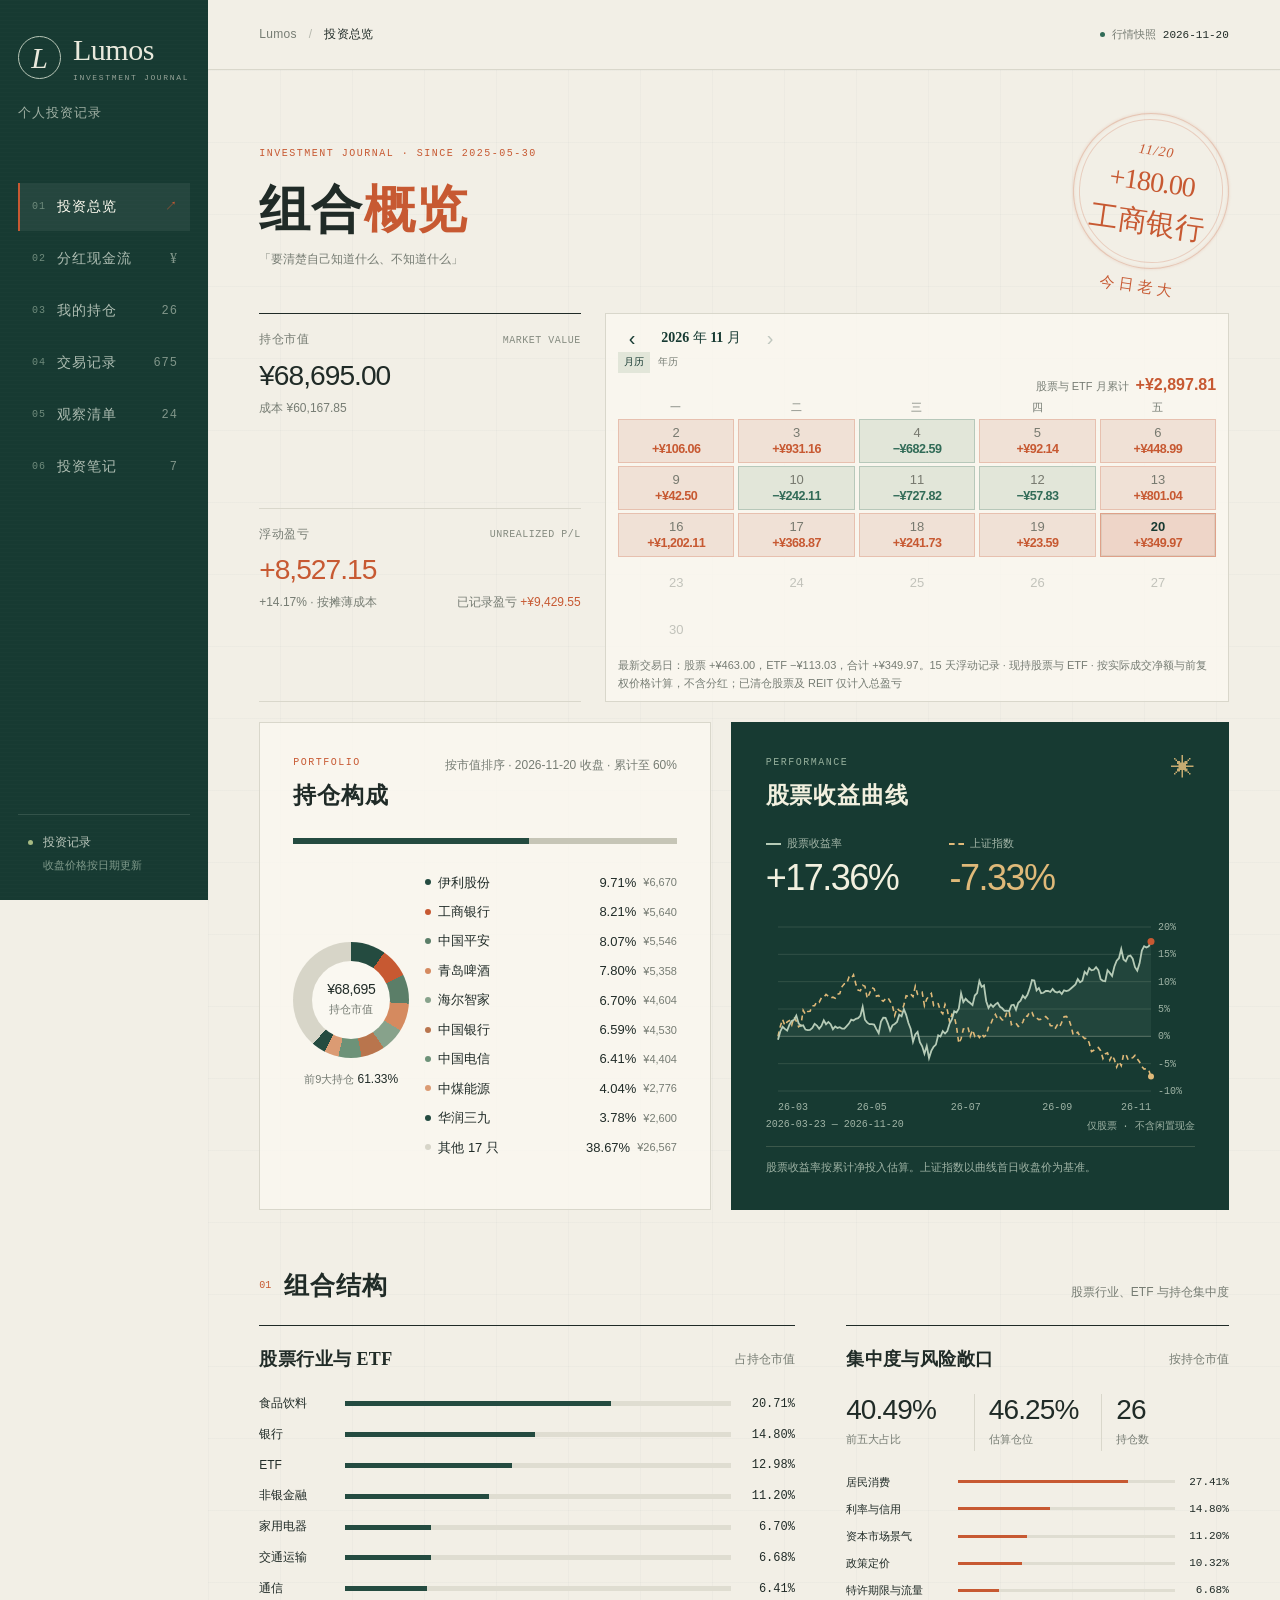
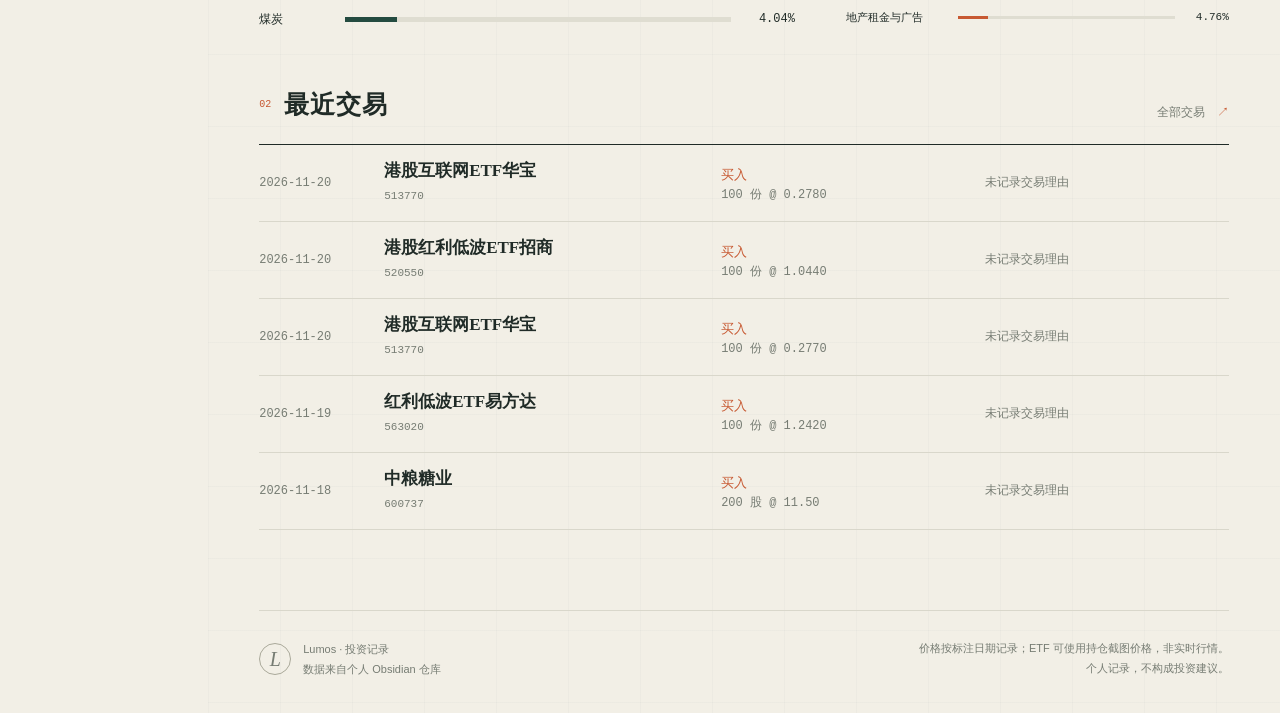
==== commit 4fe49981: "Refine overview layout and compare Shanghai Composite" ====
--- a/index.html
+++ b/index.html
@@ -7,7 +7,7 @@
   <link rel="icon" type="image/svg+xml" sizes="any" href="favicon.svg?v=a536a0ef473d">
   <title>Lumos · 投资记录</title>
   <meta name="description" content="Lumos 投资记录：组合、持仓、交易、分红现金流、自选与笔记。">
-  <link rel="stylesheet" href="styles.css?v=a20a6aa3e670">
+  <link rel="stylesheet" href="styles.css?v=521a5f6099ba">
 </head>
 <body>
   <a class="skip-link" href="#main-content">跳到主要内容</a>
@@ -105,10 +105,13 @@
               <div><p class="eyebrow">PERFORMANCE</p><h2>股票收益曲线</h2></div>
               <span class="small-sun" aria-hidden="true">✳</span>
             </div>
-            <div class="return-summary"><div><span>按累计净投入估算</span><strong id="return-total"></strong></div></div>
-            <div class="return-chart-wrap"><canvas id="return-chart" role="img" aria-label="今年按累计净投入估算的股票收益率曲线"></canvas></div>
+            <div class="return-summary">
+              <div><span class="return-key return-key-stock">股票收益率</span><strong id="return-total"></strong></div>
+              <div><span class="return-key return-key-index">上证指数</span><strong id="return-benchmark"></strong></div>
+            </div>
+            <div class="return-chart-wrap"><canvas id="return-chart" role="img" aria-label="股票收益率和上证指数同期涨跌幅"></canvas></div>
             <div class="return-chart-foot"><span id="return-range"></span><span>仅股票 · 不含闲置现金</span></div>
-            <p class="method-note">股票收益曲线仅计现持股票；收益日历自 2025-05-30 计入 ETF，2026-03-23 起同时计入现持股票。已清仓股票与 REIT 仅计入上方总盈亏。</p>
+            <p class="method-note">股票收益率按累计净投入估算。上证指数以曲线首日收盘价为基准。</p>
           </article>
         </div>
 
@@ -249,8 +252,8 @@
   </dialog>
 
   <script src="data.js?v=507edd136ed5"></script>
-  <script src="performance-data.js?v=d08379b6ffd6"></script>
+  <script src="performance-data.js?v=842a4d87b147"></script>
   <script src="notes-data.js?v=65dea4dec8e7"></script>
-  <script src="app.js?v=c1ebc9cd7da8"></script>
+  <script src="app.js?v=43a6443cfe2f"></script>
 </body>
 </html>
--- a/styles.css
+++ b/styles.css
@@ -57,8 +57,8 @@
   z-index: 30;
   display: flex;
   flex-direction: column;
-  width: 248px;
-  padding: 34px 28px 26px;
+  width: 208px;
+  padding: 34px 18px 26px;
   color: #e9e9dc;
   background-color: var(--forest);
   background-image: repeating-linear-gradient(0deg, transparent, transparent 3px, rgba(255,255,255,.012) 3px, rgba(255,255,255,.012) 4px);
@@ -92,7 +92,7 @@
 }
 .nav-list a:hover { color: #fffdf1; background: rgba(255,255,255,.035); }
 .nav-list a[aria-current="page"] { color: #fffdf1; border-left-color: var(--orange); background: rgba(255,255,255,.06); }
-.nav-index { width: 34px; color: #6f8b7c; font: 10px var(--mono); }
+.nav-index { width: 25px; color: #6f8b7c; font: 10px var(--mono); }
 .nav-arrow, .nav-count { margin-left: auto; color: #81968a; font: 12px var(--mono); }
 .nav-list a[aria-current="page"] .nav-arrow { color: var(--orange); }
 .nav-coin {
@@ -109,7 +109,7 @@
 .status-dot, .snapshot-dot { flex: 0 0 auto; width: 5px; height: 5px; margin-top: 7px; border-radius: 50%; background: #a6ba83; }
 .sidebar-backdrop { display: none; }
 
-.workspace { min-height: 100vh; margin-left: 248px; }
+.workspace { min-height: 100vh; margin-left: 208px; }
 .topbar {
   display: flex;
   align-items: center;
@@ -231,7 +231,7 @@
 .pnl-calendar .calendar-latest time { color: var(--forest); font-weight: 700; }
 .pnl-calendar-foot { margin: 5px 0 0; color: var(--muted); font-size: 11px; }
 
-.dashboard-grid { display: grid; grid-template-columns: minmax(0, 1.65fr) minmax(260px, 1fr); gap: 20px; }
+.dashboard-grid { display: grid; grid-template-columns: minmax(0, 1fr) minmax(0, 1.1fr); gap: 20px; }
 .paper-panel { padding: clamp(22px, 2.6vw, 34px); border: 1px solid var(--line); background: rgba(250,248,241,.8); }
 .panel-heading, .subheading { display: flex; align-items: flex-start; justify-content: space-between; gap: 12px; }
 .panel-heading h2 { margin: 0; font: 600 23px/1.45 var(--serif); letter-spacing: .035em; }
@@ -239,7 +239,9 @@
 .capital-bar { display: flex; height: 6px; margin: 25px 0 28px; overflow: hidden; background: #e0ded3; }
 .capital-bar .invested { background: var(--forest-light); }
 .capital-bar .cash { background: #c6c5b6; }
-.allocation-body { display: grid; grid-template-columns: 150px 1fr; align-items: center; gap: clamp(22px, 3vw, 44px); }
+.allocation-panel { container-type: inline-size; }
+.allocation-body { display: grid; grid-template-columns: minmax(0, 1fr); align-items: center; gap: 20px; }
+.donut-block { justify-self: center; }
 .donut { display: grid; width: 148px; height: 148px; place-items: center; border-radius: 50%; }
 .donut > div { display: flex; flex-direction: column; align-items: center; justify-content: center; width: 96px; height: 96px; border-radius: 50%; background: var(--paper-light); }
 .donut strong { font: 500 17px var(--numeric); font-variant-numeric: tabular-nums; letter-spacing: -.025em; }
@@ -247,19 +249,37 @@
 .donut-block { text-align: center; }
 .donut-block > p { margin: 12px 0 0; color: var(--muted); font-size: 11px; }
 .donut-block > p strong { color: var(--ink); font: 500 12px var(--numeric); font-variant-numeric: tabular-nums; }
-.allocation-legend { display: grid; grid-template-columns: repeat(2, minmax(0, 1fr)); gap: 14px 24px; margin: 0; padding: 0; list-style: none; }
-.allocation-legend li { display: grid; grid-template-columns: 8px 1fr auto; align-items: center; gap: 9px; font-size: 13px; }
+.allocation-legend { display: grid; grid-template-columns: repeat(auto-fit, minmax(min(100%, 132px), 1fr)); gap: 12px 16px; margin: 0; padding: 0; list-style: none; }
+.allocation-legend li { display: grid; grid-template-columns: 6px minmax(0, 1fr) auto; align-items: center; gap: 5px 7px; font-size: 13px; }
+.allocation-legend li > span { overflow: hidden; text-overflow: ellipsis; white-space: nowrap; }
 .allocation-legend i { width: 6px; height: 6px; border-radius: 50%; }
 .allocation-legend strong { font: 500 13px var(--numeric); font-variant-numeric: tabular-nums; }
-.allocation-legend small { grid-column: 2 / -1; margin-top: -8px; color: var(--muted); font: 11px var(--numeric); font-variant-numeric: tabular-nums; }
+.allocation-legend small { grid-column: 2 / -1; color: var(--muted); font: 11px var(--numeric); font-variant-numeric: tabular-nums; }
+
+@container (min-width: 348px) and (max-width: 467px) {
+  .allocation-body { grid-template-columns: 116px minmax(0, 1fr); gap: 16px; }
+  .donut { width: 116px; height: 116px; }
+  .donut > div { width: 78px; height: 78px; }
+  .donut strong { font-size: 14px; }
+  .allocation-legend { grid-template-columns: 1fr; gap: 8px; }
+  .allocation-legend li { grid-template-columns: 6px minmax(0, 1fr) auto auto; }
+  .allocation-legend small { grid-column: auto; text-align: right; }
+}
+
+@container (min-width: 468px) {
+  .allocation-body { grid-template-columns: 148px minmax(0, 1fr); gap: 24px; }
+}
 
 .return-panel { position: relative; overflow: hidden; background: var(--forest); color: #f2f0df; border-color: var(--forest); }
 .return-panel .eyebrow { color: #94ae9b; }
 .return-panel .panel-note { color: #94ae9b; }
 .small-sun { color: #c6ab71; font-size: 24px; line-height: 1; }
-.return-summary { display: flex; align-items: flex-end; justify-content: space-between; gap: 20px; margin-top: 22px; }
+.return-summary { display: flex; flex-wrap: wrap; align-items: flex-end; gap: 12px clamp(22px, 4vw, 52px); margin-top: 22px; }
 .return-summary span { display: block; color: #a4b6a8; font-size: 11px; }
 .return-summary strong { display: block; margin-top: 4px; color: #f2f0df; font: 400 36px var(--numeric); font-variant-numeric: tabular-nums; letter-spacing: -1.5px; }
+.return-key::before { content: ""; display: inline-block; width: 15px; margin-right: 6px; vertical-align: middle; border-top: 2px solid #b6cbb7; }
+.return-key-index::before { border-top: 2px dashed #dfb979; }
+#return-benchmark { color: #dfb979; }
 .return-chart-wrap { width: 100%; margin-top: 10px; }
 #return-chart { display: block; width: 100%; }
 .return-chart-foot { display: flex; justify-content: space-between; gap: 10px; color: #9fb3a5; font: 10px var(--mono); }
@@ -571,11 +591,6 @@
 .etf-disclaimer { margin-top: 0; font-size: 13px; line-height: 1.7; }
 .notice { padding: 40px; }
 
-@media (min-width: 1500px) {
-  .sidebar { width: 270px; padding-right: 34px; padding-left: 34px; }
-  .workspace { margin-left: 270px; }
-}
-
 @media (max-width: 1100px) {
   .cashflow-summary { grid-template-columns: repeat(2, minmax(0, 1fr)); }
   .cashflow-announced-grid { grid-template-columns: repeat(2, minmax(0, 1fr)); }
@@ -682,15 +697,11 @@
   .paper-panel { padding: 22px 18px; }
   .allocation-panel .panel-heading { flex-direction: column; gap: 8px; }
   .allocation-panel .panel-note { line-height: 1.7; }
-  .allocation-body { grid-template-columns: 1fr; gap: 28px; }
-  .donut-block { justify-self: center; }
   .donut { width: 116px; height: 116px; }
   .donut > div { width: 75px; height: 75px; }
   .donut strong { font-size: 13px; }
-  .allocation-legend { gap: 8px; }
   .allocation-legend li { gap: 6px; font-size: 12px; }
   .allocation-legend strong { font-size: 12px; }
-  .allocation-legend { grid-template-columns: 1fr; gap: 10px; }
   .return-summary strong { font-size: 30px; }
   .section-heading > p { display: none; }
   .section-heading h2 { font-size: 23px; }
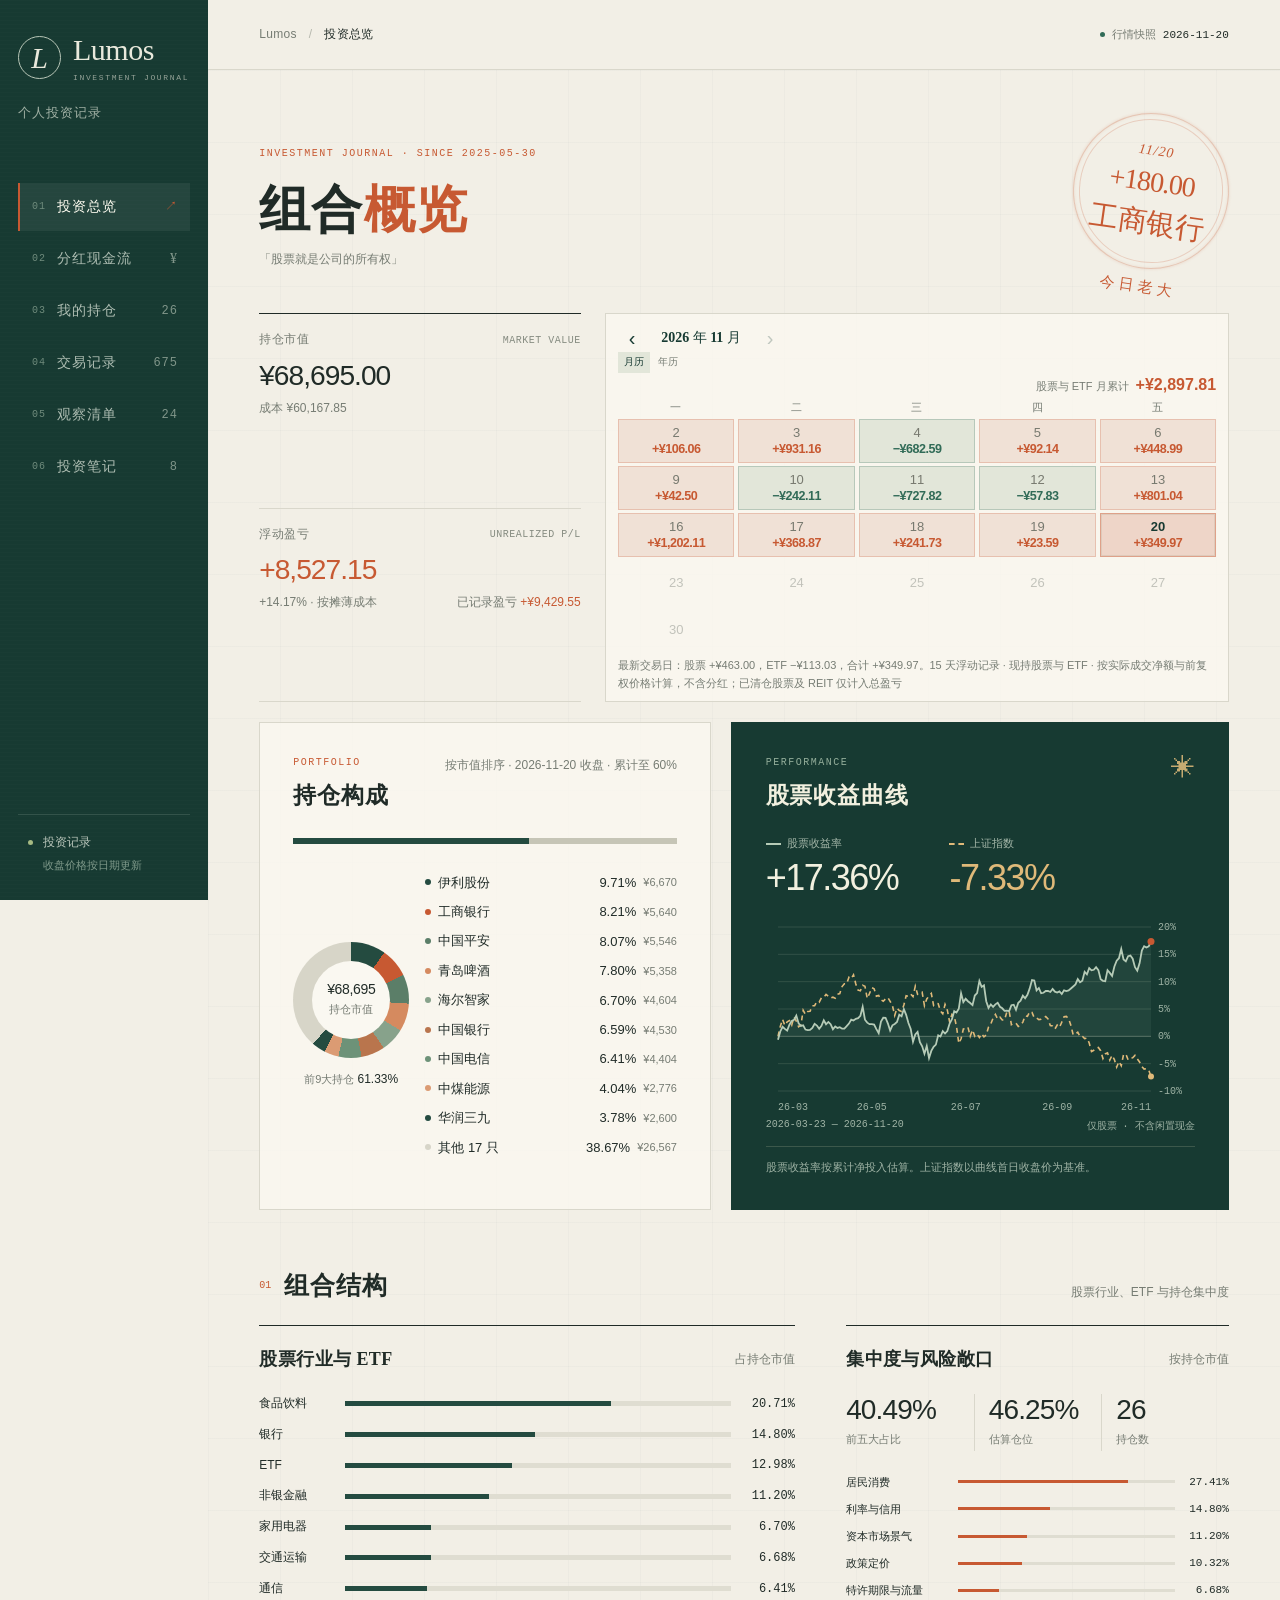
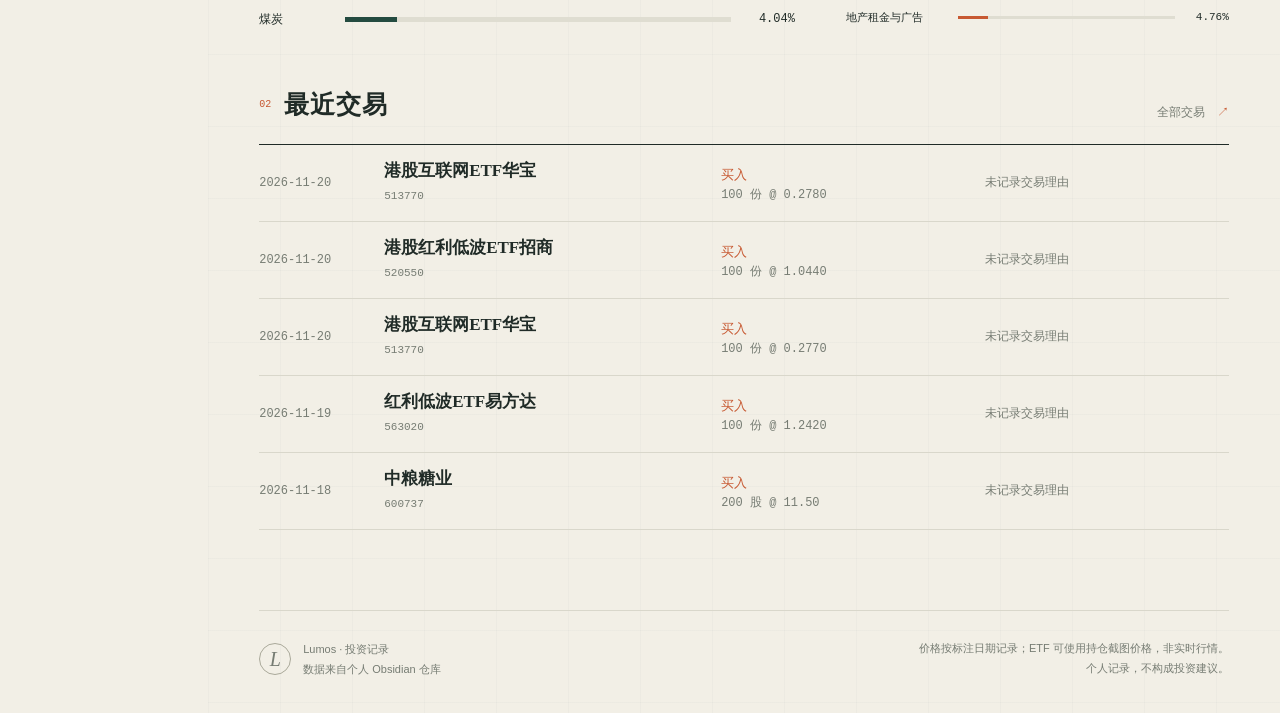
==== commit 655a492f: "Publish investment reading and update dividend status" ====
--- a/index.html
+++ b/index.html
@@ -7,7 +7,7 @@
   <link rel="icon" type="image/svg+xml" sizes="any" href="favicon.svg?v=a536a0ef473d">
   <title>Lumos · 投资记录</title>
   <meta name="description" content="Lumos 投资记录：组合、持仓、交易、分红现金流、自选与笔记。">
-  <link rel="stylesheet" href="styles.css?v=521a5f6099ba">
+  <link rel="stylesheet" href="styles.css?v=31bc7d55a11c">
 </head>
 <body>
   <a class="skip-link" href="#main-content">跳到主要内容</a>
@@ -251,9 +251,9 @@
     <div id="dialog-content"></div>
   </dialog>
 
-  <script src="data.js?v=507edd136ed5"></script>
-  <script src="performance-data.js?v=842a4d87b147"></script>
-  <script src="notes-data.js?v=65dea4dec8e7"></script>
-  <script src="app.js?v=43a6443cfe2f"></script>
+  <script src="data.js?v=f0f89bfce5f5"></script>
+  <script src="performance-data.js?v=8d9cd1192b47"></script>
+  <script src="notes-data.js?v=32137b585c21"></script>
+  <script src="app.js?v=5bc4a377d9b7"></script>
 </body>
 </html>
--- a/styles.css
+++ b/styles.css
@@ -482,7 +482,7 @@
 .watch-chart-button:hover { text-decoration: underline; }
 .watch-chart-button span { margin-left: 6px; }
 .watch-dialog-body { padding-top: 12px; }
-.note-card { display: block; width: 100%; padding: 32px 0; color: inherit; text-align: left; background: transparent; border: 0; border-top: 1px solid var(--ink); cursor: pointer; }
+.note-card { display: block; width: 100%; padding: 32px 0; color: inherit; text-decoration: none; border-top: 1px solid var(--ink); }
 .note-card-meta { display: flex; justify-content: space-between; color: var(--orange); font: 11px var(--mono); letter-spacing: .04em; }
 .note-card-meta time { color: var(--muted); }
 .note-card h2 { max-width: 850px; margin: 14px 0 0; font: 600 clamp(23px, 2.2vw, 29px)/1.5 var(--serif); letter-spacing: .02em; }
@@ -492,7 +492,7 @@
 .note-card .note-read { display: inline-block; margin-top: 14px; }
 .note-read { color: var(--orange); font-size: 13px; }
 .note-read span { margin-left: 10px; }
-.note-back { padding: 0 0 18px; color: var(--muted); background: transparent; border: 0; cursor: pointer; font-size: 13px; }
+.note-back { display: inline-block; padding-bottom: 18px; color: var(--muted); font-size: 13px; text-decoration: none; }
 .note-back:hover { color: var(--orange); }
 .note-reader-head { padding: 22px 0 28px; border-top: 1px solid var(--ink); border-bottom: 1px solid var(--line); }
 .note-reader-head h2 { max-width: 1000px; margin: 14px 0 8px; font: 600 clamp(26px, 2.8vw, 35px)/1.5 var(--serif); letter-spacing: .015em; }
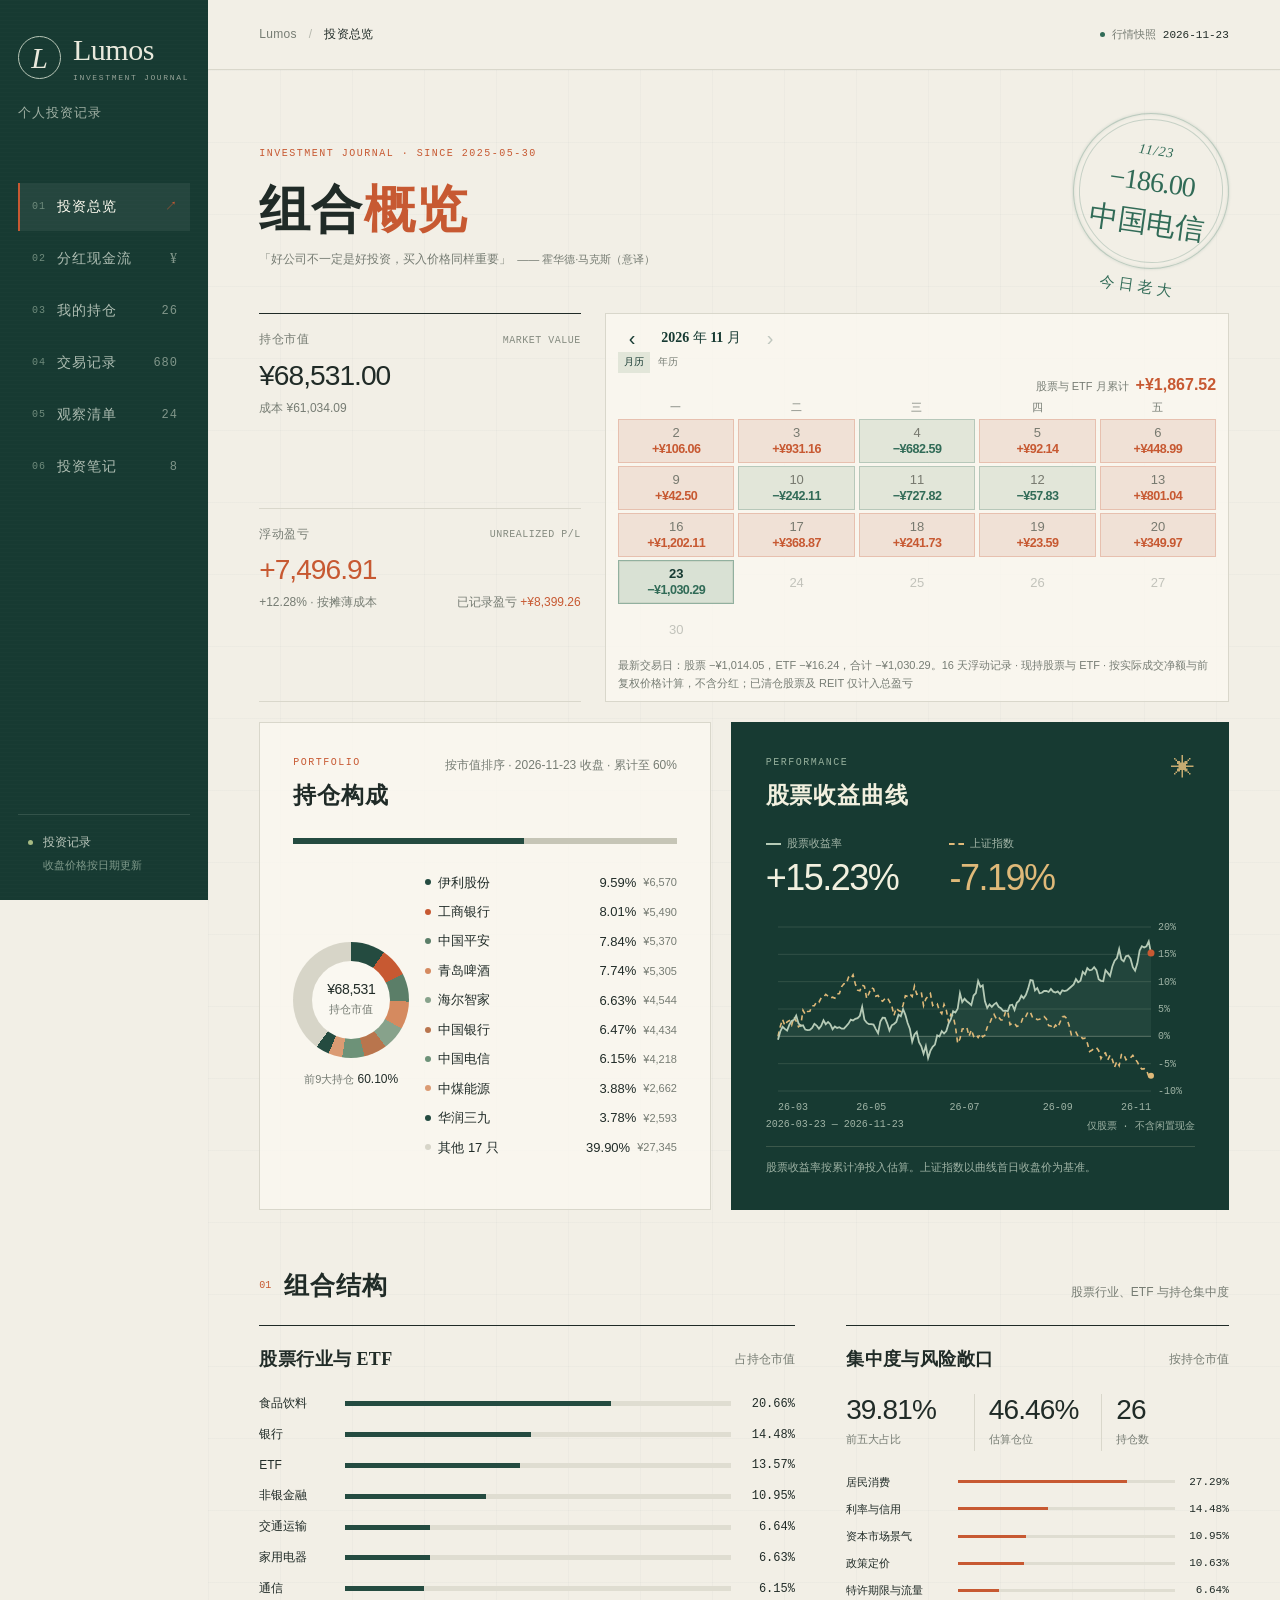
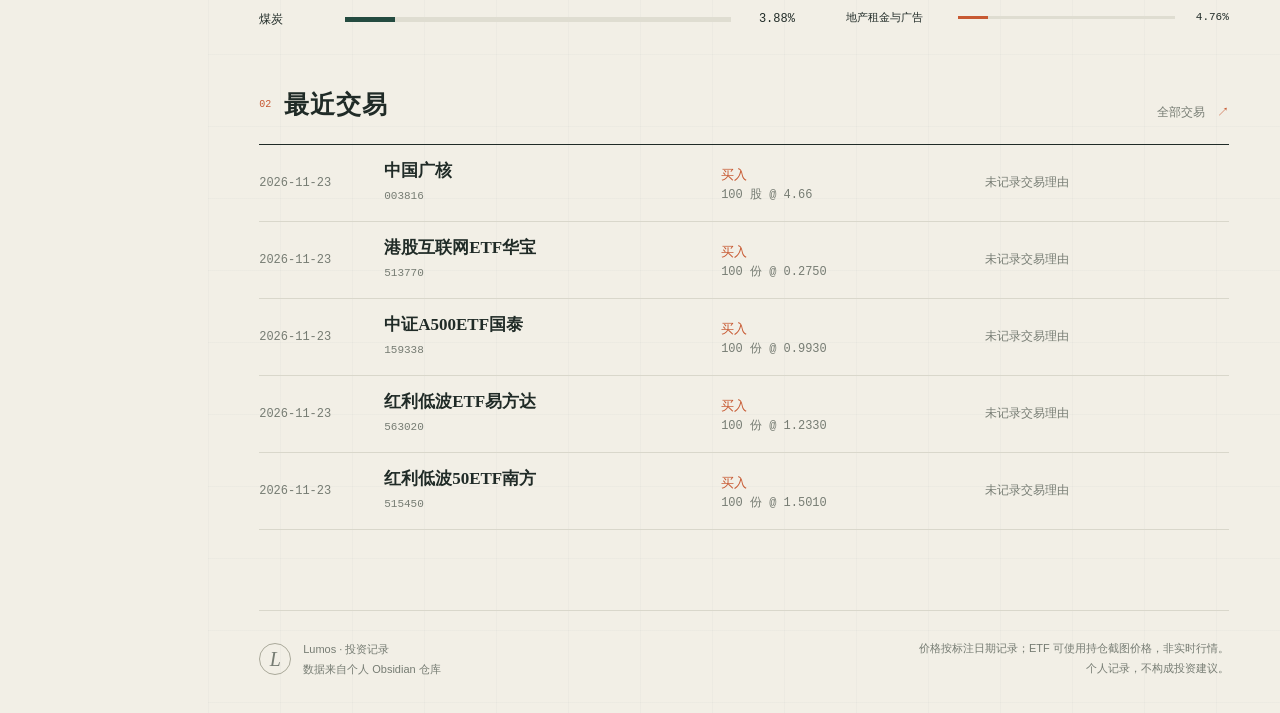
==== commit 51fbd4a7: "Update trades and closing prices for 2026-11-23" ====
--- a/index.html
+++ b/index.html
@@ -251,8 +251,8 @@
     <div id="dialog-content"></div>
   </dialog>
 
-  <script src="data.js?v=f0f89bfce5f5"></script>
-  <script src="performance-data.js?v=8d9cd1192b47"></script>
+  <script src="data.js?v=62641cb2c320"></script>
+  <script src="performance-data.js?v=c07d812bdff4"></script>
   <script src="notes-data.js?v=32137b585c21"></script>
   <script src="app.js?v=5bc4a377d9b7"></script>
 </body>
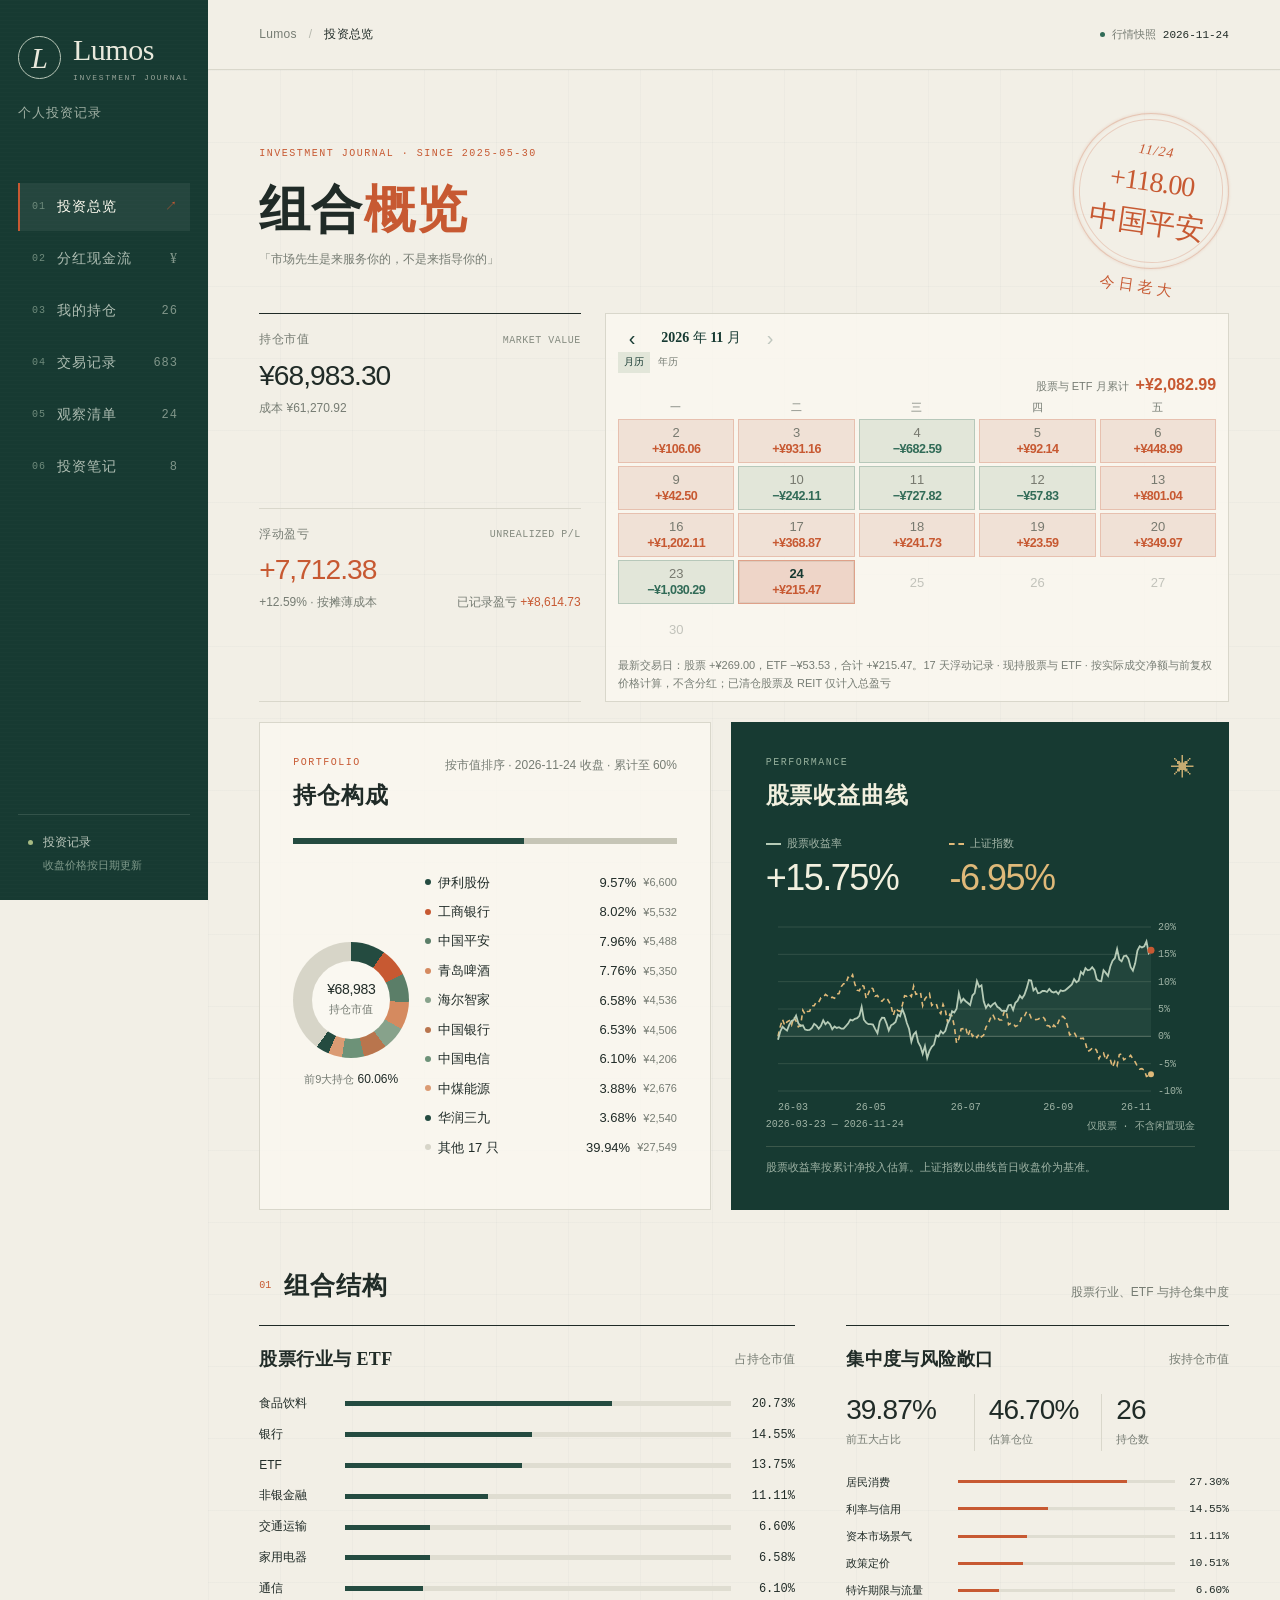
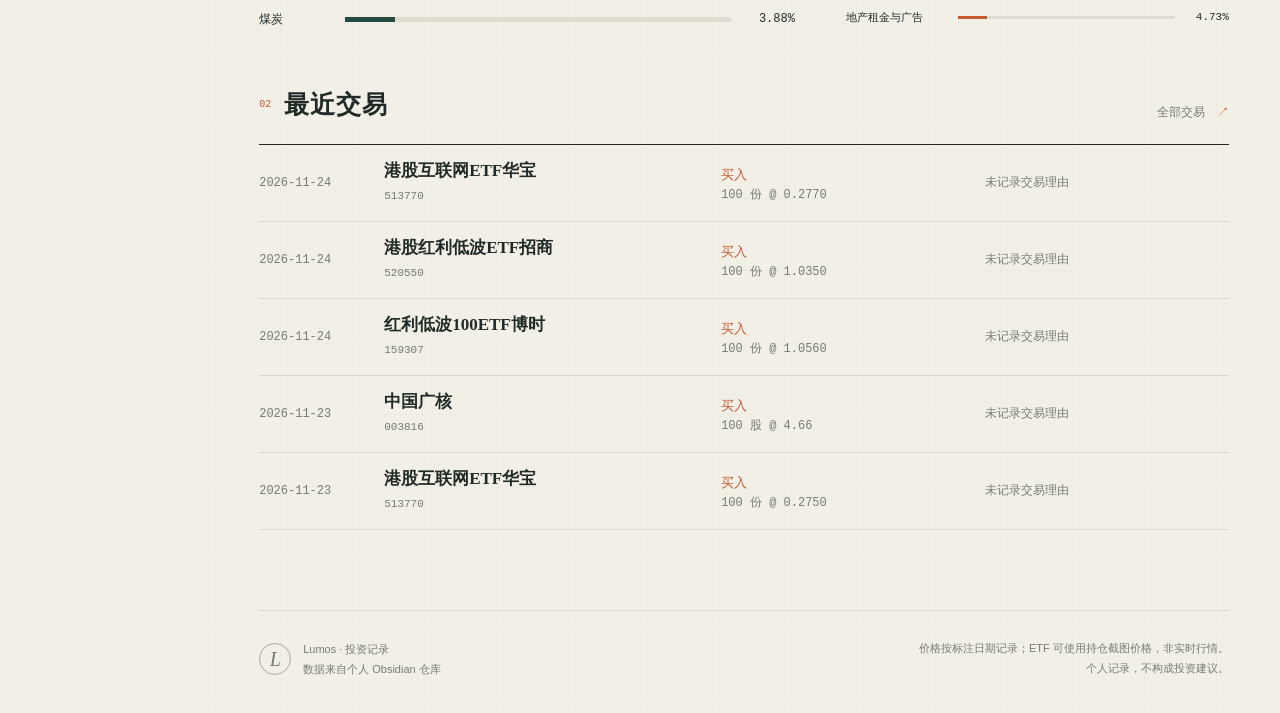
==== commit d54fd391: "Update November 24 trades and add daily profit sorting" ====
--- a/index.html
+++ b/index.html
@@ -7,7 +7,7 @@
   <link rel="icon" type="image/svg+xml" sizes="any" href="favicon.svg?v=a536a0ef473d">
   <title>Lumos · 投资记录</title>
   <meta name="description" content="Lumos 投资记录：组合、持仓、交易、分红现金流、自选与笔记。">
-  <link rel="stylesheet" href="styles.css?v=31bc7d55a11c">
+  <link rel="stylesheet" href="styles.css?v=7592233bd4ed">
 </head>
 <body>
   <a class="skip-link" href="#main-content">跳到主要内容</a>
@@ -153,7 +153,8 @@
         <div class="toolbar">
           <label class="search-box"><span aria-hidden="true">⌕</span><input id="holding-search" type="search" placeholder="搜索名称或代码" aria-label="搜索持仓"></label>
           <label class="select-box"><span>行业</span><select id="industry-filter" aria-label="按行业筛选"><option value="all">全部行业</option></select></label>
-          <label class="select-box"><span>排序</span><select id="holding-sort" aria-label="持仓排序"><option value="market">按持仓金额</option><option value="pnlPct">按盈亏比例</option><option value="shares">按持仓数量</option></select></label>
+          <label class="select-box"><span>排序</span><select id="holding-sort" aria-label="持仓排序"><option value="market">按持仓金额</option><option value="pnlPct">按盈亏比例</option><option value="shares">按持仓数量</option><option value="dailyPnl">按最新交易日盈亏</option></select></label>
+          <label class="select-box"><span>顺序</span><select id="holding-sort-direction" aria-label="持仓排序顺序"><option value="desc">从大到小</option><option value="asc">从小到大</option></select></label>
         </div>
         <div class="result-line"><span id="holding-result-count"></span><span>单位：人民币</span></div>
         <div class="holdings-table-wrap">
@@ -251,9 +252,9 @@
     <div id="dialog-content"></div>
   </dialog>
 
-  <script src="data.js?v=62641cb2c320"></script>
-  <script src="performance-data.js?v=c07d812bdff4"></script>
+  <script src="data.js?v=b5316ee4e18f"></script>
+  <script src="performance-data.js?v=f1af512188b4"></script>
   <script src="notes-data.js?v=32137b585c21"></script>
-  <script src="app.js?v=5bc4a377d9b7"></script>
+  <script src="app.js?v=049d7e359bf5"></script>
 </body>
 </html>
--- a/styles.css
+++ b/styles.css
@@ -333,13 +333,13 @@
 .page-heading { display: flex; align-items: flex-end; justify-content: space-between; gap: 24px; margin-bottom: 36px; }
 .page-heading h1 { font-size: clamp(36px, 4vw, 50px); }
 .page-heading > p { margin: 0 0 5px; color: var(--muted); font-size: 13px; line-height: 1.8; }
-.toolbar { display: flex; align-items: center; gap: 12px; padding: 15px 0; border-top: 1px solid var(--ink); border-bottom: 1px solid var(--line); }
+.toolbar { display: flex; flex-wrap: wrap; align-items: center; gap: 12px; padding: 15px 0; border-top: 1px solid var(--ink); border-bottom: 1px solid var(--line); }
 .search-box { display: flex; align-items: center; gap: 8px; min-width: 210px; padding: 8px 12px; background: var(--paper-light); border: 1px solid var(--line); }
 .search-box > span { color: var(--muted); font-size: 20px; line-height: 1; }
 .search-box input { width: 100%; min-width: 0; padding: 0; color: var(--ink); background: transparent; border: 0; outline: none; font-size: 13px; }
 .search-box:focus-within { border-color: var(--forest-light); }
 .select-box { display: flex; align-items: center; gap: 7px; padding: 0 10px; background: var(--paper-light); border: 1px solid var(--line); }
-.select-box > span { color: var(--muted); font-size: 12px; }
+.select-box > span { color: var(--muted); font-size: 12px; white-space: nowrap; }
 .select-box select { height: 37px; padding: 0 20px 0 0; color: var(--ink); background: transparent; border: 0; outline: none; font-size: 13px; }
 .result-line { display: flex; justify-content: space-between; margin: 16px 0 12px; color: var(--muted); font-size: 11px; }
 .holding-group + .holding-group { margin-top: 42px; }
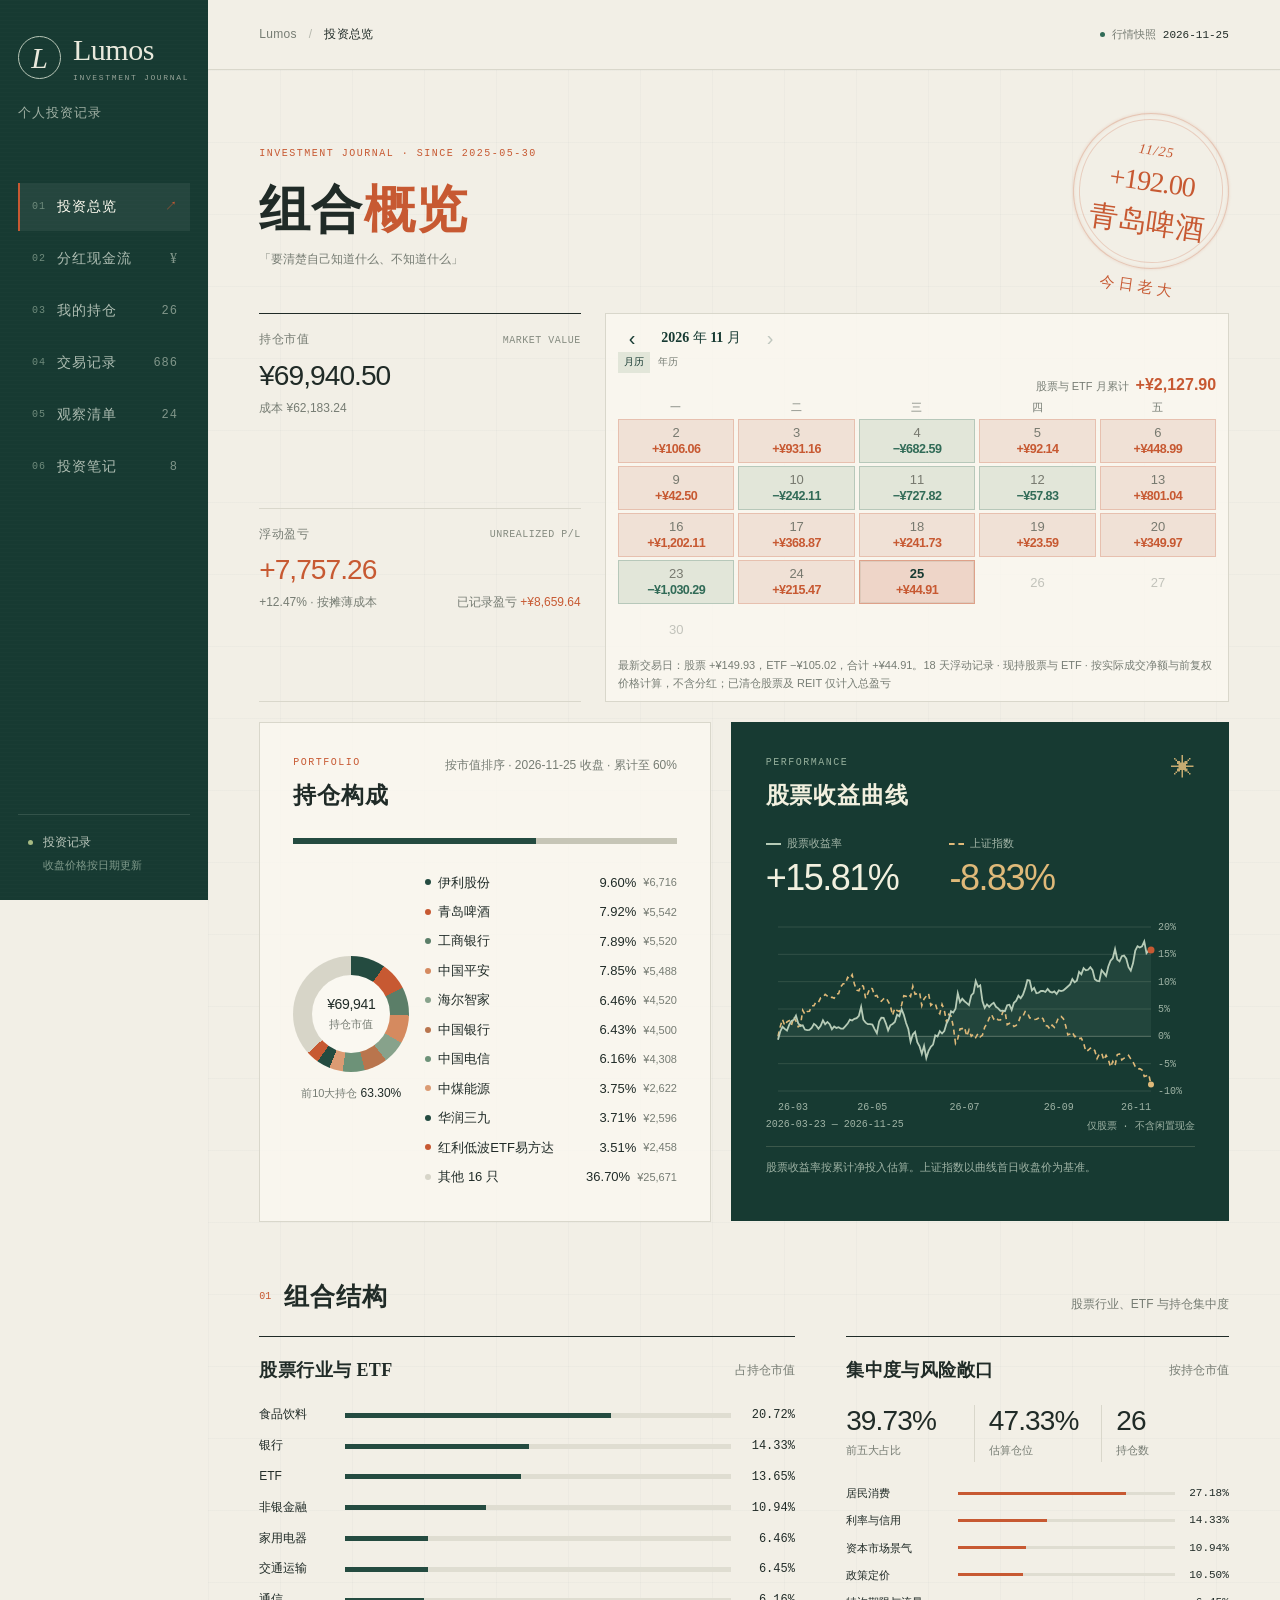
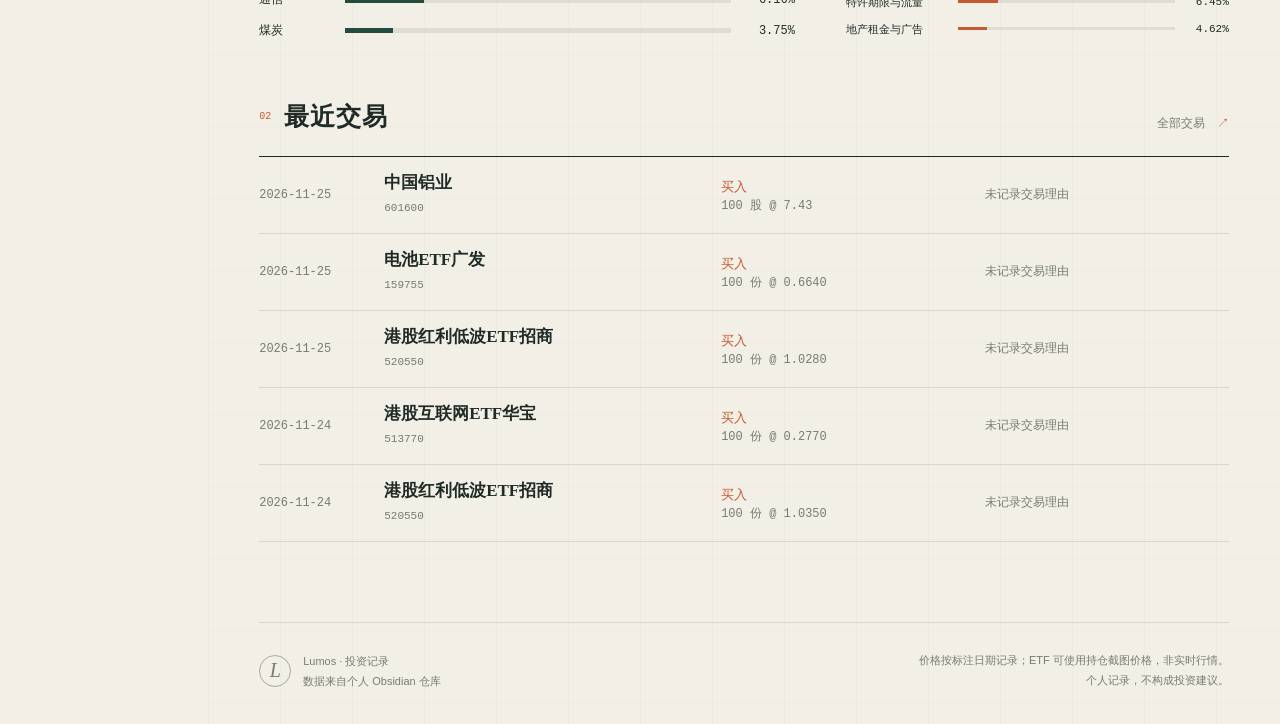
==== commit 31238a18: "Update trades and market data for 2026-11-25" ====
--- a/index.html
+++ b/index.html
@@ -252,8 +252,8 @@
     <div id="dialog-content"></div>
   </dialog>
 
-  <script src="data.js?v=b5316ee4e18f"></script>
-  <script src="performance-data.js?v=f1af512188b4"></script>
+  <script src="data.js?v=e44eac8c1334"></script>
+  <script src="performance-data.js?v=0ca2809cc76a"></script>
   <script src="notes-data.js?v=32137b585c21"></script>
   <script src="app.js?v=049d7e359bf5"></script>
 </body>
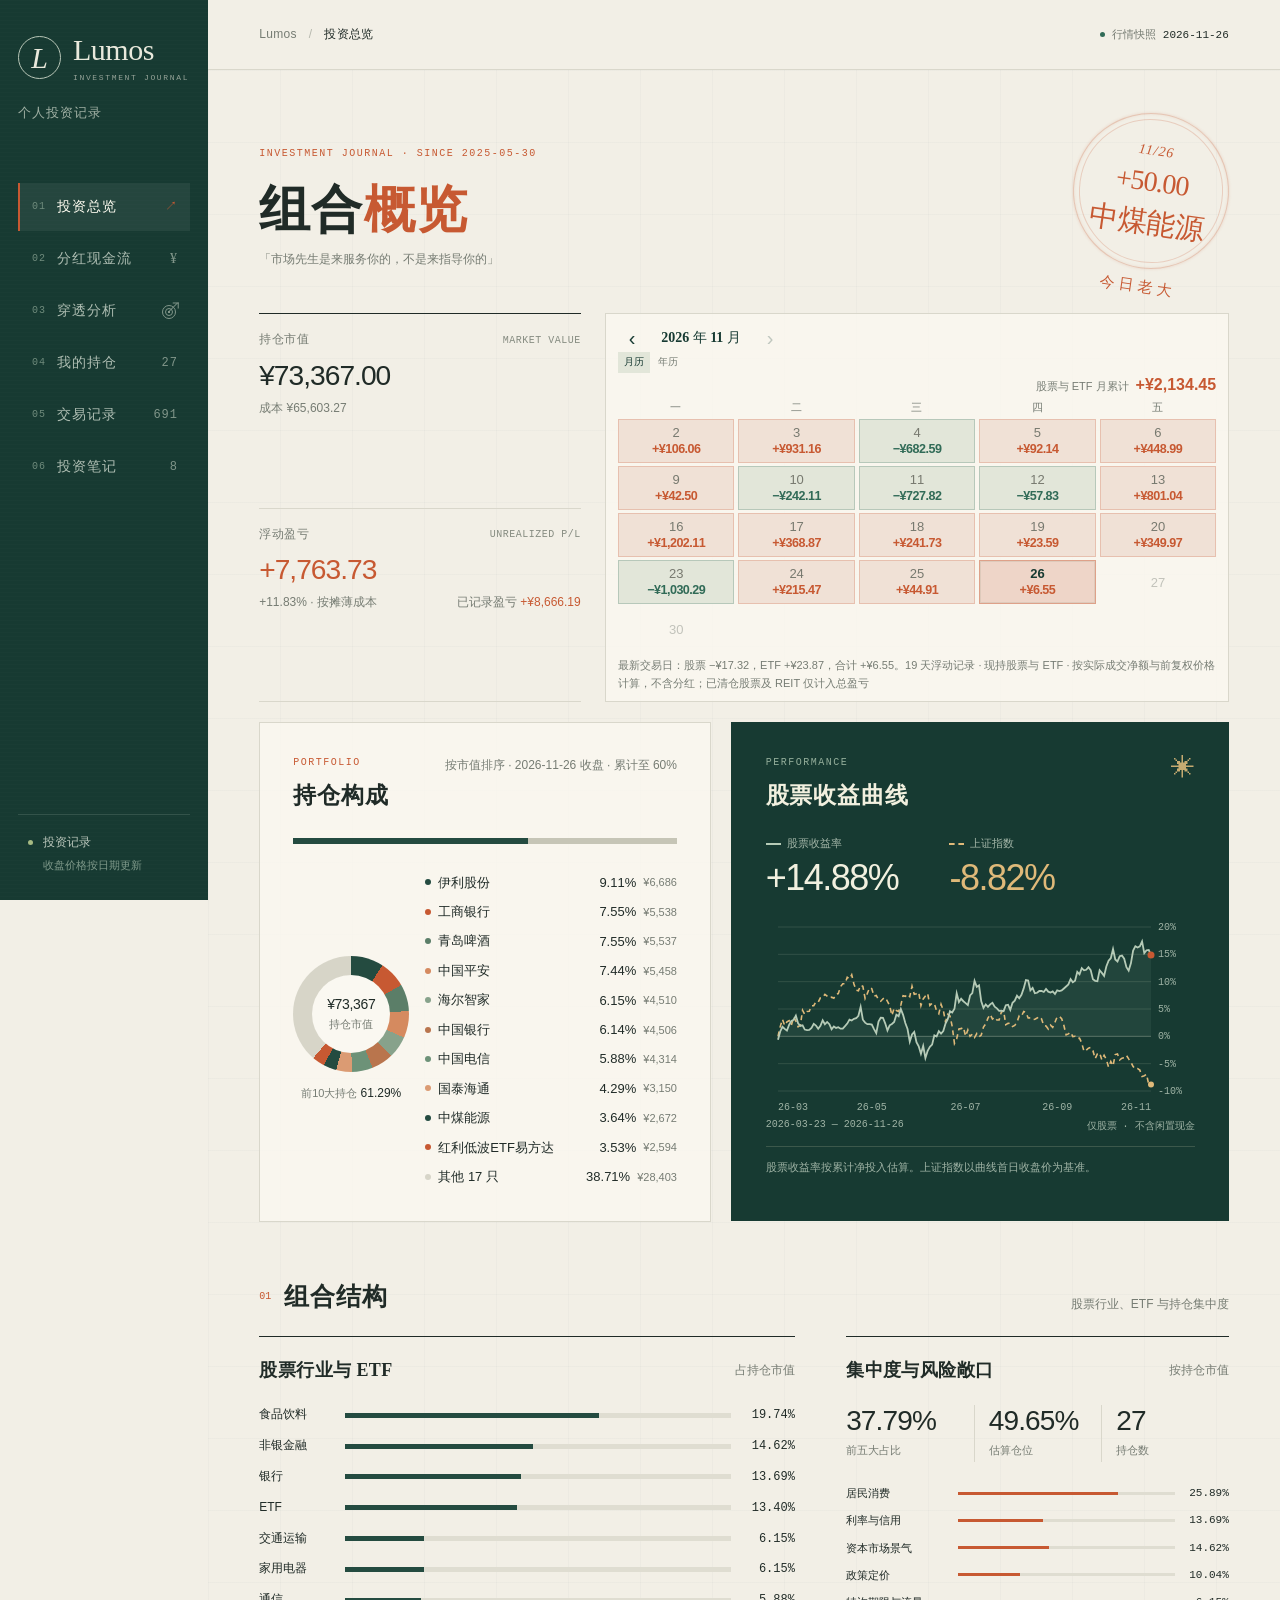
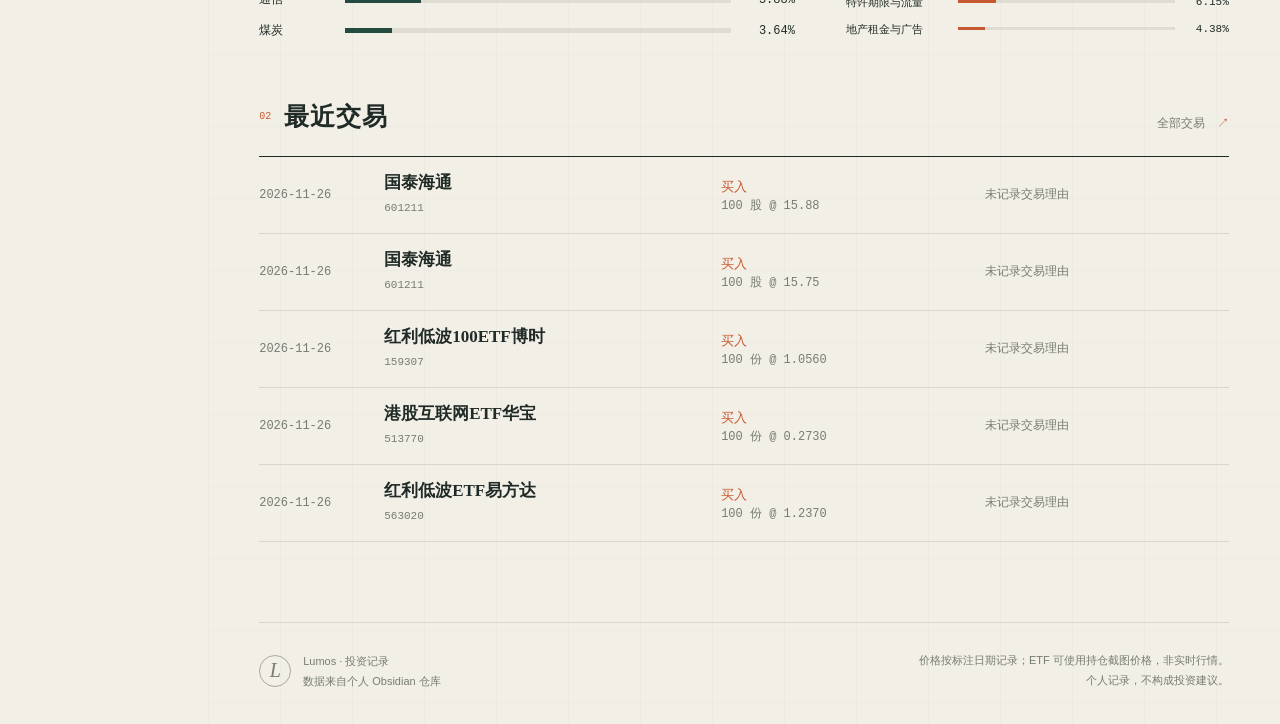
==== commit e6f0a79e: "Add ETF look-through analysis and November 26 market data" ====
--- a/index.html
+++ b/index.html
@@ -6,8 +6,8 @@
   <meta name="theme-color" content="#173a32">
   <link rel="icon" type="image/svg+xml" sizes="any" href="favicon.svg?v=a536a0ef473d">
   <title>Lumos · 投资记录</title>
-  <meta name="description" content="Lumos 投资记录：组合、持仓、交易、分红现金流、自选与笔记。">
-  <link rel="stylesheet" href="styles.css?v=7592233bd4ed">
+  <meta name="description" content="Lumos 投资记录：组合、持仓、交易、分红现金流、穿透分析与笔记。">
+  <link rel="stylesheet" href="styles.css?v=0c57947fbb10">
 </head>
 <body>
   <a class="skip-link" href="#main-content">跳到主要内容</a>
@@ -24,9 +24,9 @@
     <nav class="nav-list">
       <a href="#overview" data-route="overview"><span class="nav-index">01</span>投资总览<span class="nav-arrow">↗</span></a>
       <a href="#cashflow" data-route="cashflow"><span class="nav-index">02</span>分红现金流<span class="nav-coin" aria-hidden="true">¥</span></a>
-      <a href="#holdings" data-route="holdings"><span class="nav-index">03</span>我的持仓<span class="nav-count" id="nav-holding-count"></span></a>
-      <a href="#trades" data-route="trades"><span class="nav-index">04</span>交易记录<span class="nav-count" id="nav-trade-count"></span></a>
-      <a href="#watchlist" data-route="watchlist"><span class="nav-index">05</span>观察清单<span class="nav-count" id="nav-watchlist-count"></span></a>
+      <a href="#lookthrough" data-route="lookthrough"><span class="nav-index">03</span>穿透分析<span class="nav-target" aria-hidden="true"><span class="nav-target-center"></span><span class="nav-target-arrow"></span></span></a>
+      <a href="#holdings" data-route="holdings"><span class="nav-index">04</span>我的持仓<span class="nav-count" id="nav-holding-count"></span></a>
+      <a href="#trades" data-route="trades"><span class="nav-index">05</span>交易记录<span class="nav-count" id="nav-trade-count"></span></a>
       <a href="#notes" data-route="notes"><span class="nav-index">06</span>投资笔记<span class="nav-count" id="nav-note-count"></span></a>
     </nav>
 
@@ -223,12 +223,43 @@
         </section>
       </section>
 
-      <section class="view" id="view-watchlist" data-view="watchlist" aria-labelledby="watchlist-title" hidden>
-        <div class="page-heading">
-          <div><p class="eyebrow">WAIT & WATCH</p><h1 id="watchlist-title">观察清单</h1></div>
-          <p>关注标的的收盘价、纳入原因与买入资格。<br>2023—2025 年股息率按所示价格计算；列入清单不代表计划买入。</p>
-        </div>
-        <div class="watchlist-grid" id="watchlist-grid"></div>
+      <section class="view" id="view-lookthrough" data-view="lookthrough" aria-labelledby="lookthrough-title" hidden>
+        <div class="page-heading">
+          <div><h1 id="lookthrough-title">穿透分析</h1></div>
+          <p>合并直接持股与 ETF 的底层股票敞口。<br>以股票与 ETF 收盘市值为基准。</p>
+        </div>
+        <div class="lookthrough-overview" id="lookthrough-overview"></div>
+        <div class="lookthrough-distributions">
+          <article class="paper-panel">
+            <div class="subheading"><h2>行业分布</h2><span>占组合市值</span></div>
+            <div class="lookthrough-bars" id="lookthrough-industries"></div>
+          </article>
+          <article class="paper-panel">
+            <div class="subheading"><h2>风险分布</h2><span>按行业归入主要风险驱动</span></div>
+            <div class="lookthrough-bars" id="lookthrough-risks"></div>
+          </article>
+        </div>
+        <section class="content-section" aria-labelledby="exposure-title">
+          <div class="section-heading"><div><h2 id="exposure-title">底层标的</h2></div><p>按合计敞口排序，展开标的可查看各只 ETF 的贡献</p></div>
+          <div class="toolbar lookthrough-toolbar">
+            <label class="search-box"><span aria-hidden="true">⌕</span><input id="exposure-search" type="search" placeholder="搜索名称或代码" aria-label="搜索底层标的"></label>
+            <label class="select-box"><span>市场</span><select id="exposure-market"><option value="">全部市场</option><option>A股</option><option>港股</option></select></label>
+            <label class="select-box"><span>分类</span><select id="exposure-group"><option value="">全部行业及风险</option></select></label>
+          </div>
+          <p class="result-line" id="exposure-count" aria-live="polite"></p>
+          <div class="lookthrough-table-wrap" tabindex="0" role="region" aria-label="底层标的敞口表">
+            <table class="lookthrough-table">
+              <thead><tr><th scope="col">标的</th><th scope="col">行业 / 风险</th><th scope="col">直接持股</th><th scope="col">ETF 敞口</th><th scope="col">合计敞口</th><th scope="col">占组合</th></tr></thead>
+              <tbody id="exposure-rows"></tbody>
+            </table>
+          </div>
+          <button class="lookthrough-more" id="exposure-more" type="button" hidden>显示更多标的</button>
+        </section>
+        <details class="lookthrough-sources" open>
+          <summary>ETF 成分来源与口径</summary>
+          <p>ETF 敞口按其市值乘以公开成分权重估算。指数或申赎篮子作为基金实际持仓的近似，行情与权重日期各自标出。A 股与港股按证券代码分别列示。行业采用申万一级口径，港股按主营业务映射。风险分布展示市值归因，每只标的归入一个主要风险驱动。</p>
+          <ul id="lookthrough-sources"></ul>
+        </details>
       </section>
 
       <section class="view" id="view-notes" data-view="notes" aria-labelledby="notes-title" hidden>
@@ -252,9 +283,9 @@
     <div id="dialog-content"></div>
   </dialog>
 
-  <script src="data.js?v=e44eac8c1334"></script>
-  <script src="performance-data.js?v=0ca2809cc76a"></script>
+  <script src="data.js?v=7504e71c6e04"></script>
+  <script src="performance-data.js?v=bb51f9edbc25"></script>
   <script src="notes-data.js?v=32137b585c21"></script>
-  <script src="app.js?v=049d7e359bf5"></script>
+  <script src="app.js?v=a62da09ea5fe"></script>
 </body>
 </html>
--- a/styles.css
+++ b/styles.css
@@ -93,6 +93,47 @@
 .nav-list a:hover { color: #fffdf1; background: rgba(255,255,255,.035); }
 .nav-list a[aria-current="page"] { color: #fffdf1; border-left-color: var(--orange); background: rgba(255,255,255,.06); }
 .nav-index { width: 25px; color: #6f8b7c; font: 10px var(--mono); }
+.nav-target { position: relative; flex: 0 0 16px; height: 18px; margin-left: auto; color: #81968a; }
+.nav-target-center {
+  position: absolute;
+  left: 0;
+  top: 3px;
+  width: 14px;
+  height: 14px;
+  border: 1px solid currentColor;
+  border-radius: 50%;
+  background: radial-gradient(circle, currentColor 1px, transparent 1.5px);
+}
+.nav-target-center::before {
+  content: "";
+  position: absolute;
+  inset: 2px;
+  border: 1px solid currentColor;
+  border-radius: 50%;
+}
+.nav-target-arrow {
+  position: absolute;
+  left: 7px;
+  top: 9px;
+  width: 12px;
+  height: 1px;
+  background: currentColor;
+  transform: rotate(-45deg);
+  transform-origin: left center;
+}
+.nav-target-arrow::after {
+  content: "";
+  position: absolute;
+  right: 0;
+  top: -2px;
+  width: 5px;
+  height: 5px;
+  border-top: 1px solid currentColor;
+  border-right: 1px solid currentColor;
+  transform: rotate(45deg);
+}
+.nav-list a[aria-current="page"] .nav-target,
+.nav-list a:hover .nav-target { color: var(--orange); }
 .nav-arrow, .nav-count { margin-left: auto; color: #81968a; font: 12px var(--mono); }
 .nav-list a[aria-current="page"] .nav-arrow { color: var(--orange); }
 .nav-coin {
@@ -459,29 +500,6 @@
 .cashflow-net strong { color: var(--forest); }
 .cashflow-closed-note { margin: -8px 0 20px; }
 
-.watchlist-grid { display: grid; gap: 42px; }
-.watch-pool-head { display: flex; align-items: baseline; gap: 16px; margin-bottom: 17px; padding-bottom: 12px; border-bottom: 1px solid var(--ink); }
-.watch-pool-head h2 { margin: 0; font: 600 27px var(--serif); }
-.watch-pool-head span { color: var(--orange); font: 12px var(--mono); }
-.watch-cards { display: grid; grid-template-columns: repeat(3, minmax(0, 1fr)); gap: 16px; }
-.watch-card { display: flex; flex-direction: column; min-width: 0; padding: 24px; background: rgba(250,248,241,.72); border: 1px solid var(--line); }
-.watch-card-top { display: flex; align-items: flex-start; justify-content: space-between; gap: 12px; }
-.watch-card h3 { margin: 0; font: 600 22px var(--serif); }
-.watch-card code { color: var(--muted); font: 12px var(--mono); }
-.watch-price { flex-shrink: 0; text-align: right; font: 600 20px var(--numeric); }
-.watch-price small { display: block; margin-top: 2px; color: var(--muted); font: 11px var(--mono); }
-.watch-tags { display: flex; flex-wrap: wrap; gap: 6px; margin-top: 14px; }
-.watch-tags span { padding: 3px 8px; color: var(--green); background: #e2e6d9; font-size: 11px; }
-.watch-tags span + span { color: var(--orange); background: var(--orange-soft); }
-.watch-card > .yield-compact { margin-top: 14px; padding-top: 12px; border-top: 1px solid var(--line); }
-.watch-card dl { margin: 11px 0 0; }
-.watch-card dl > div { margin-top: 14px; }
-.watch-card dt { color: var(--orange); font-size: 11px; letter-spacing: .5px; }
-.watch-card dd { margin: 5px 0 0; color: var(--ink); font-size: 13px; line-height: 1.6; }
-.watch-chart-button { align-self: flex-start; margin-top: auto; padding: 20px 0 0; color: var(--orange); background: none; border: 0; cursor: pointer; font-size: 13px; }
-.watch-chart-button:hover { text-decoration: underline; }
-.watch-chart-button span { margin-left: 6px; }
-.watch-dialog-body { padding-top: 12px; }
 .note-card { display: block; width: 100%; padding: 32px 0; color: inherit; text-decoration: none; border-top: 1px solid var(--ink); }
 .note-card-meta { display: flex; justify-content: space-between; color: var(--orange); font: 11px var(--mono); letter-spacing: .04em; }
 .note-card-meta time { color: var(--muted); }
@@ -600,7 +618,6 @@
   .hero-stamp strong { font-size: 22px; }
   .hero-stamp small { font-size: 21px; }
   .dashboard-grid { grid-template-columns: 1fr; }
-  .watch-cards { grid-template-columns: repeat(2, minmax(0, 1fr)); }
   .holdings-table-head, .holding-row { grid-template-columns: minmax(150px, 1.3fr) .55fr .9fr .9fr 1fr 1fr 16px; gap: 10px; }
 }
 
@@ -732,7 +749,6 @@
   .trade-row > :nth-child(6) { grid-column: 2 / -1; text-align: right; }
   .trade-row .company small { display: block; margin-left: 0; }
   .trade-row .number { text-align: right; }
-  .watch-cards { grid-template-columns: 1fr; }
   .site-footer { align-items: flex-start; margin-top: 55px; }
   .site-footer > p { max-width: 160px; font-size: 10px; }
   .dialog-hero { padding: 32px 24px 22px; }
@@ -751,3 +767,96 @@
   .holding-day-pnl .cell-label { display: inline; }
   .holding-row .holding-arrow { grid-column: 3; grid-row: 1; }
 }
+
+/* ETF look-through */
+.lookthrough-overview {
+  display: grid;
+  grid-template-columns: repeat(auto-fit, minmax(min(180px, 100%), 1fr));
+  gap: 12px;
+  margin-bottom: 22px;
+}
+.lookthrough-overview > div {
+  display: grid;
+  gap: 6px;
+  background: var(--paper-light);
+  border: 1px solid var(--line);
+  padding: 16px;
+}
+.lookthrough-overview span,
+.lookthrough-table small,
+.lookthrough-sources small { color: var(--muted); font-size: .875rem; }
+.lookthrough-overview strong { color: var(--forest); font-size: clamp(1.15rem, 2.3vw, 1.6rem); }
+.lookthrough-distributions {
+  display: grid;
+  grid-template-columns: repeat(2, minmax(0, 1fr));
+  align-items: start;
+  gap: 18px;
+}
+.lookthrough-distributions > article { padding: 20px; }
+.lookthrough-distributions h2 { margin: 0; font-size: 1.125rem; }
+.lookthrough-bars { display: grid; gap: 2px; max-height: 31rem; overflow-y: auto; padding: 3px; }
+.lookthrough-bars > :is(button, div) {
+  display: grid;
+  grid-template-columns: minmax(0, 1fr) auto;
+  gap: 5px 14px;
+  width: 100%;
+  padding: 7px 6px;
+  border: 0;
+  background: transparent;
+  color: var(--ink);
+  font: inherit;
+  text-align: left;
+}
+.lookthrough-bars button { cursor: pointer; }
+.lookthrough-bars button:hover { background: var(--paper); }
+.lookthrough-bars strong { font: .875rem var(--mono); }
+.lookthrough-track {
+  grid-column: 1 / -1;
+  display: block;
+  height: 5px;
+  overflow: hidden;
+  background: var(--line);
+  border-radius: 5px;
+}
+.lookthrough-track i { display: block; height: 100%; min-width: 2px; background: var(--forest); }
+#lookthrough-risks .lookthrough-track i { background: #b45b36; }
+.lookthrough-table-wrap { overflow-x: auto; border: 1px solid var(--line); }
+.lookthrough-table {
+  width: 100%;
+  min-width: 48rem;
+  border-collapse: collapse;
+  background: var(--paper-light);
+  font-size: .9rem;
+}
+.lookthrough-table :is(th, td) { padding: 10px 12px; text-align: right; border-bottom: 1px solid var(--line); }
+.lookthrough-table :is(th, td):nth-child(-n+2) { text-align: left; }
+.lookthrough-table thead { background: var(--paper); }
+.lookthrough-table tbody th { font-weight: normal; }
+.lookthrough-table small { display: block; margin-top: 3px; }
+.lookthrough-table details summary,
+.lookthrough-sources summary { cursor: pointer; }
+.lookthrough-table details summary small { display: inline; }
+.lookthrough-table ul { padding-left: 1.3rem; line-height: 1.6; }
+.lookthrough-table td:nth-child(n+3) { font-variant-numeric: tabular-nums; white-space: nowrap; }
+.lookthrough-more {
+  display: block;
+  margin: 14px auto 0;
+  padding: 9px 18px;
+  border: 1px solid var(--line);
+  background: var(--paper-light);
+  color: var(--forest);
+  cursor: pointer;
+}
+.lookthrough-more[hidden] { display: none; }
+.lookthrough-sources { margin-top: 26px; padding: 16px 20px; border: 1px solid var(--line); }
+.lookthrough-sources summary { font-weight: 600; color: var(--forest); }
+.lookthrough-sources p { color: var(--muted); line-height: 1.65; }
+.lookthrough-sources ul { padding-left: 21px; }
+.lookthrough-sources li { margin: 8px 0; line-height: 1.6; }
+.lookthrough-sources li > span { display: block; color: var(--muted); }
+.lookthrough-sources a { color: var(--forest); text-decoration: underline; }
+
+@media (max-width: 720px) {
+  .lookthrough-distributions { grid-template-columns: 1fr; }
+  .lookthrough-bars { max-height: 23rem; }
+}
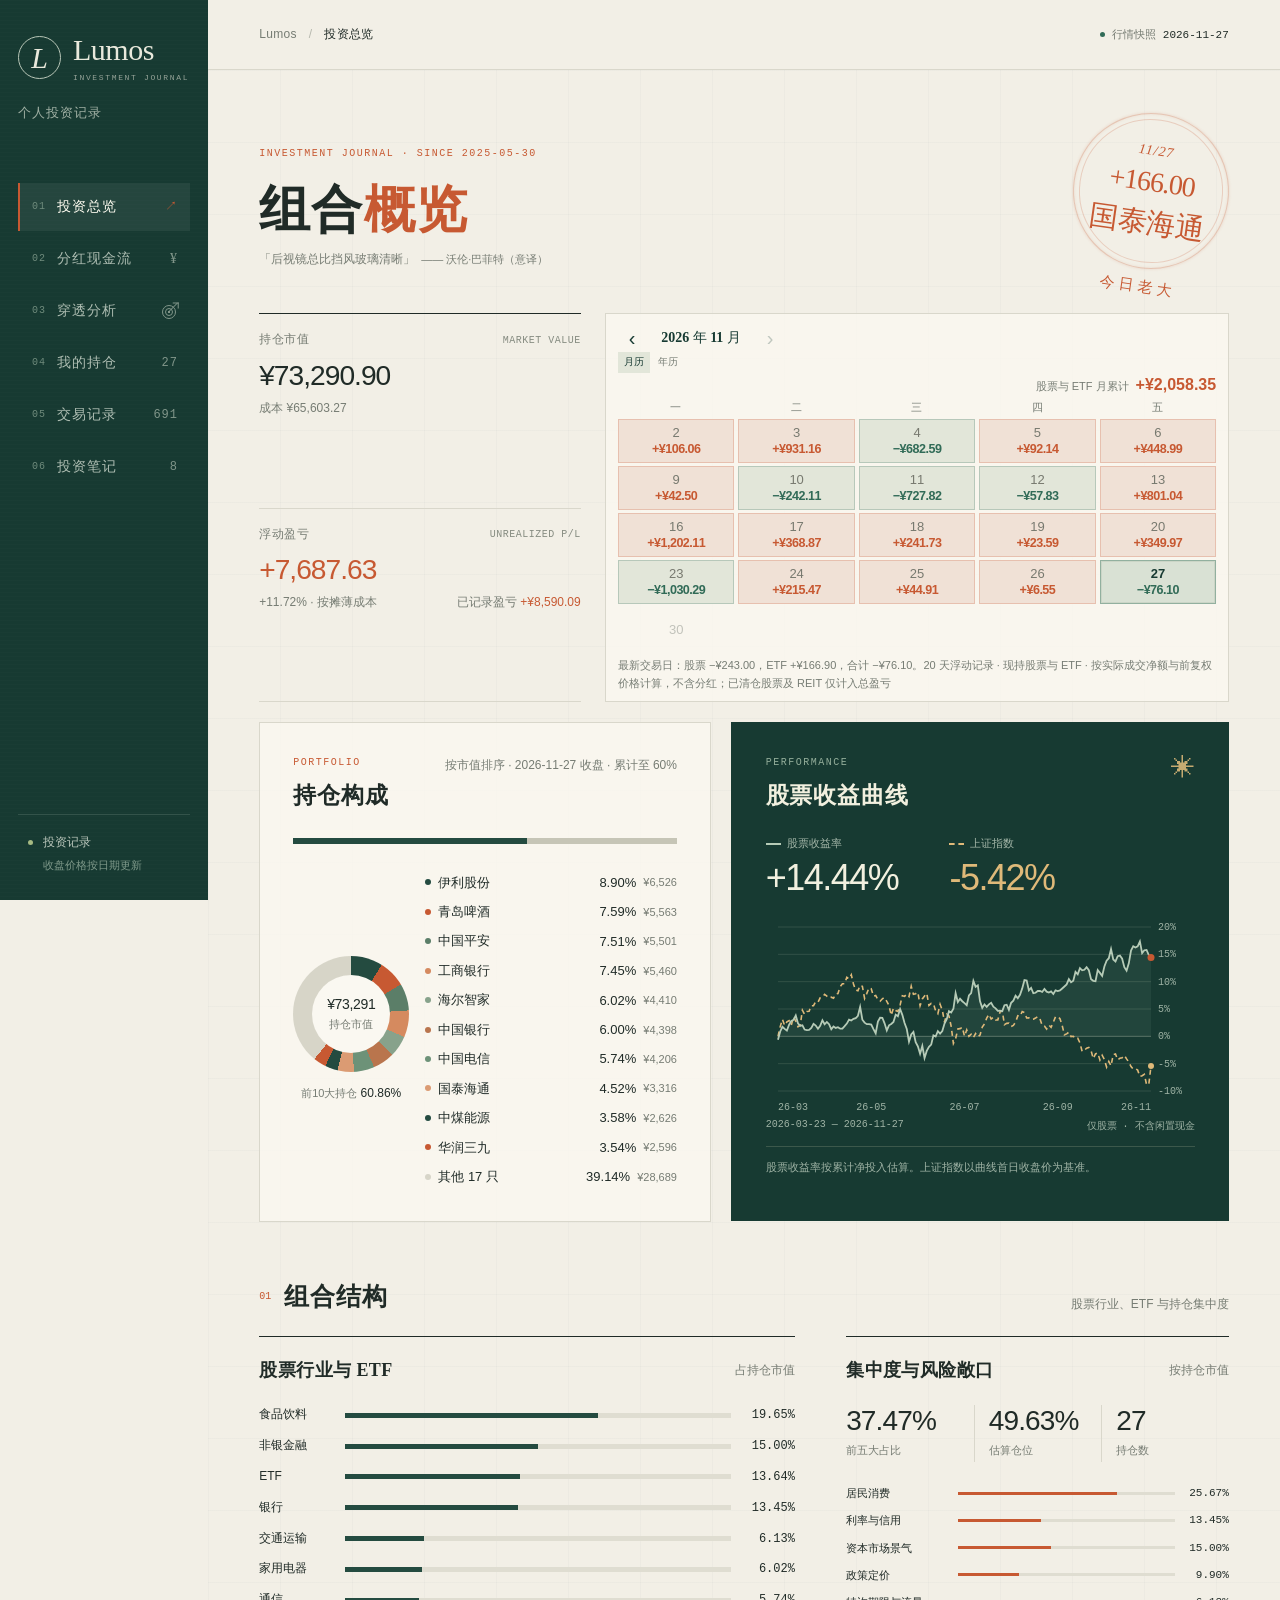
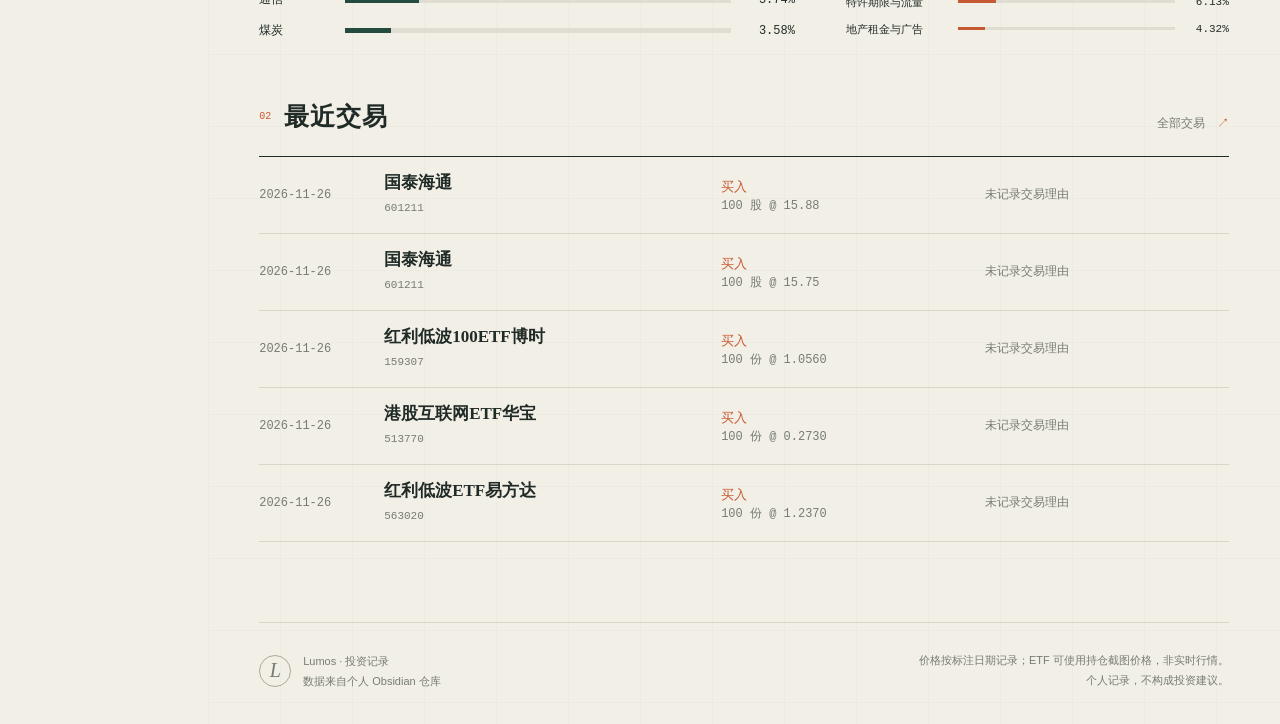
==== commit 61df07fe: "更新 2026-11-27 收盘行情与收益曲线" ====
--- a/index.html
+++ b/index.html
@@ -283,8 +283,8 @@
     <div id="dialog-content"></div>
   </dialog>
 
-  <script src="data.js?v=7504e71c6e04"></script>
-  <script src="performance-data.js?v=bb51f9edbc25"></script>
+  <script src="data.js?v=a72fa52d965a"></script>
+  <script src="performance-data.js?v=38e66bd87b1f"></script>
   <script src="notes-data.js?v=32137b585c21"></script>
   <script src="app.js?v=a62da09ea5fe"></script>
 </body>
